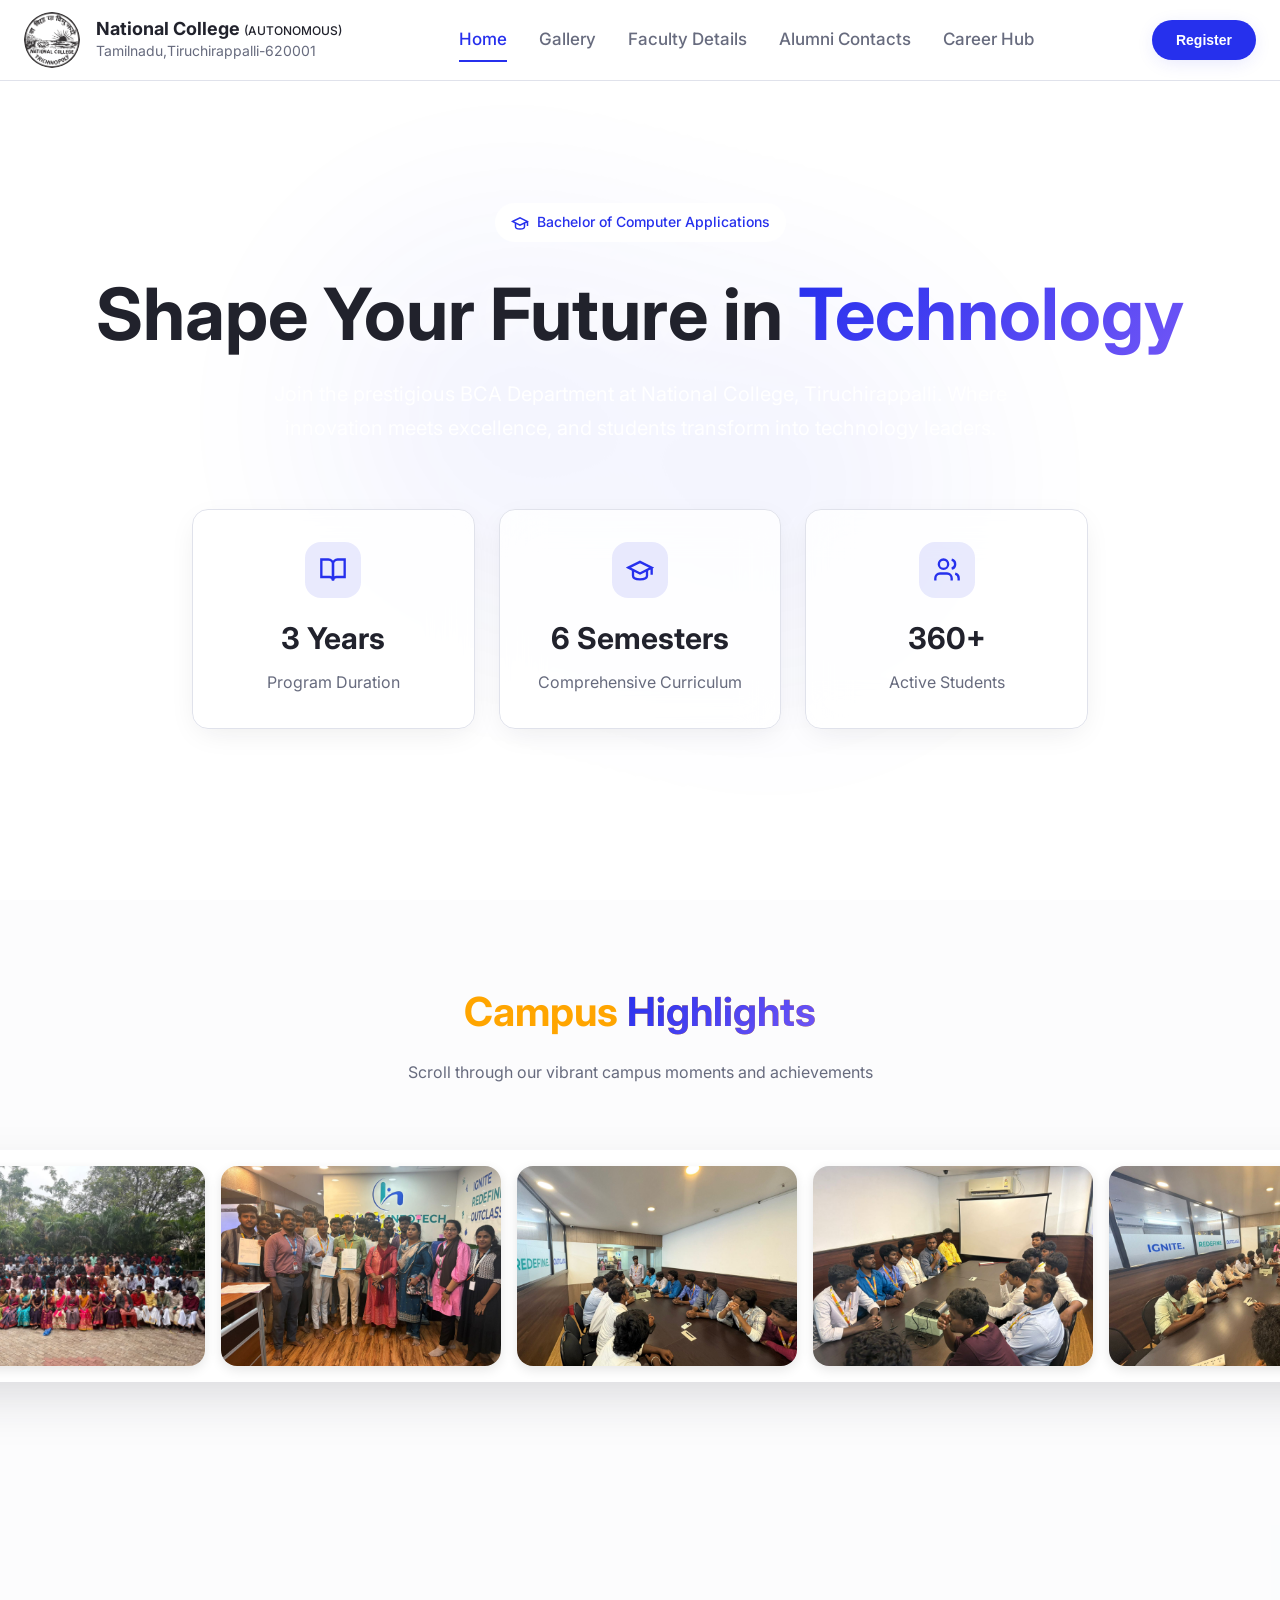
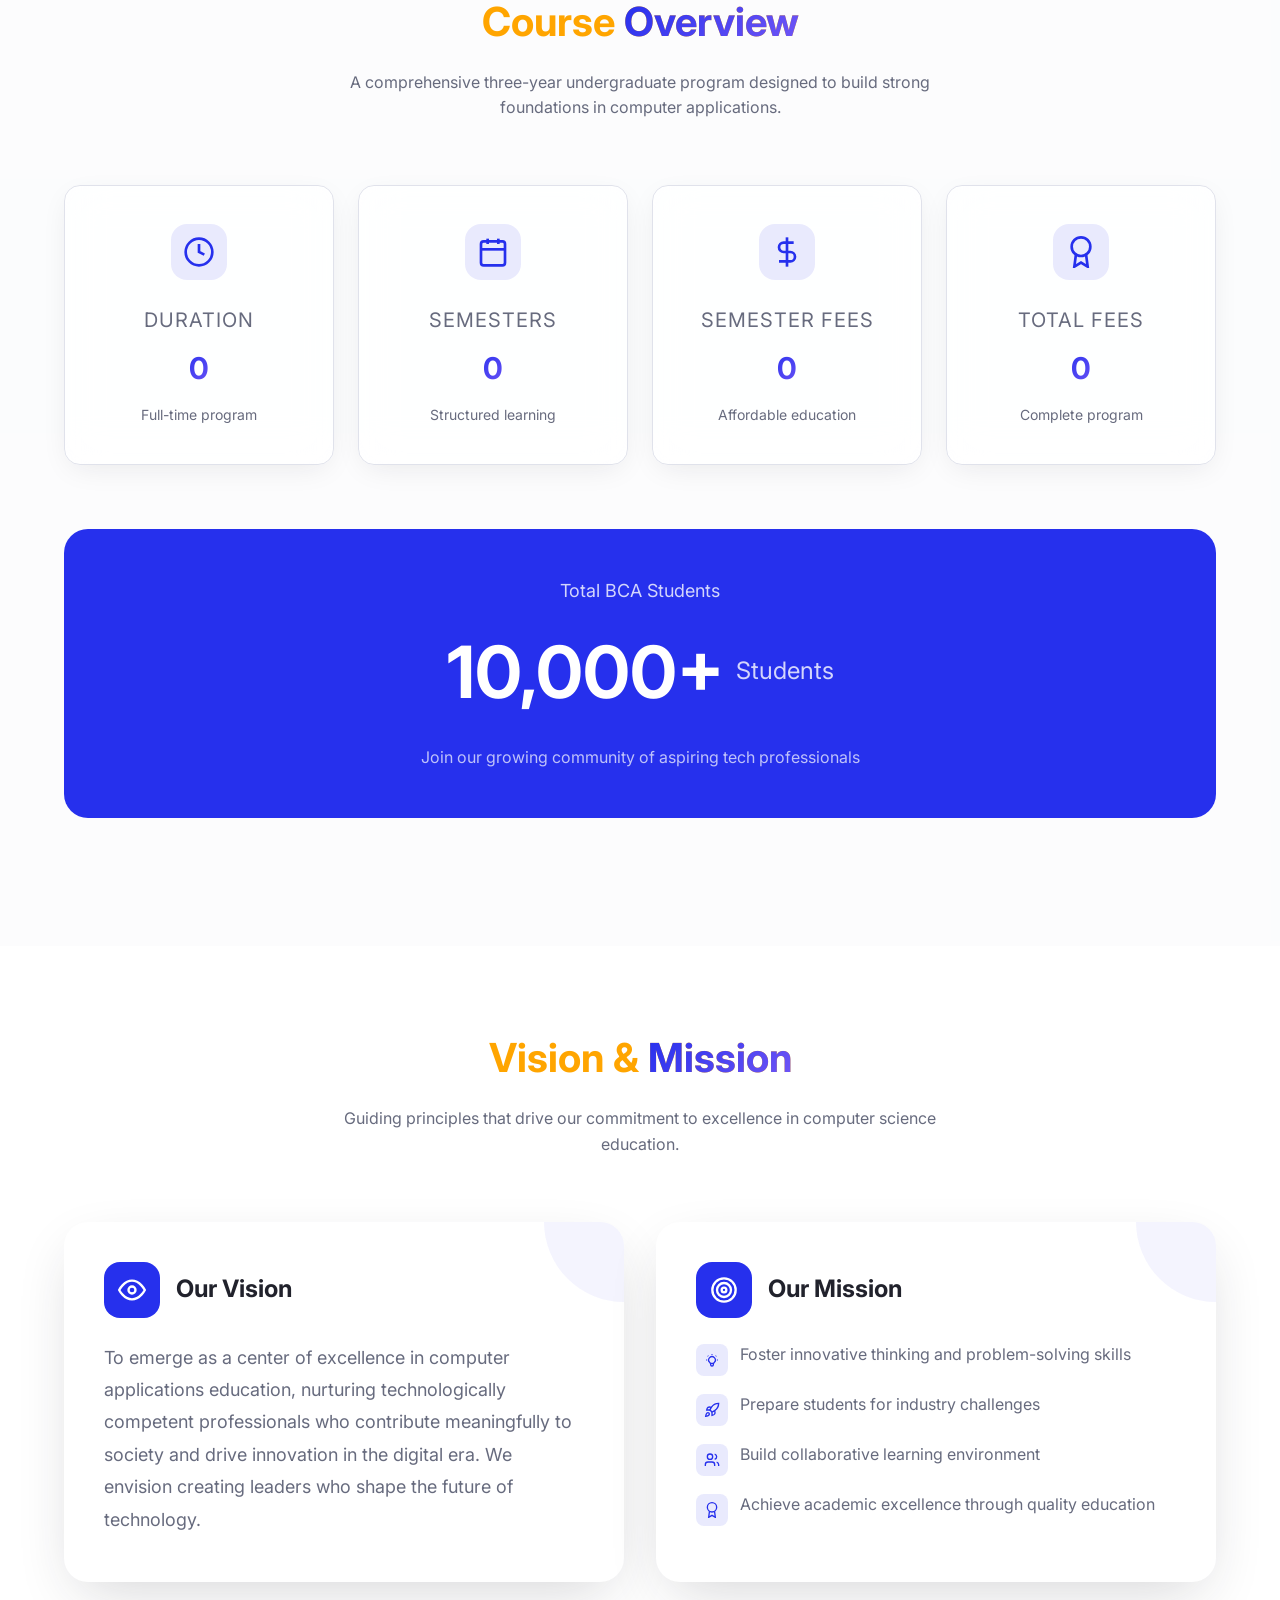
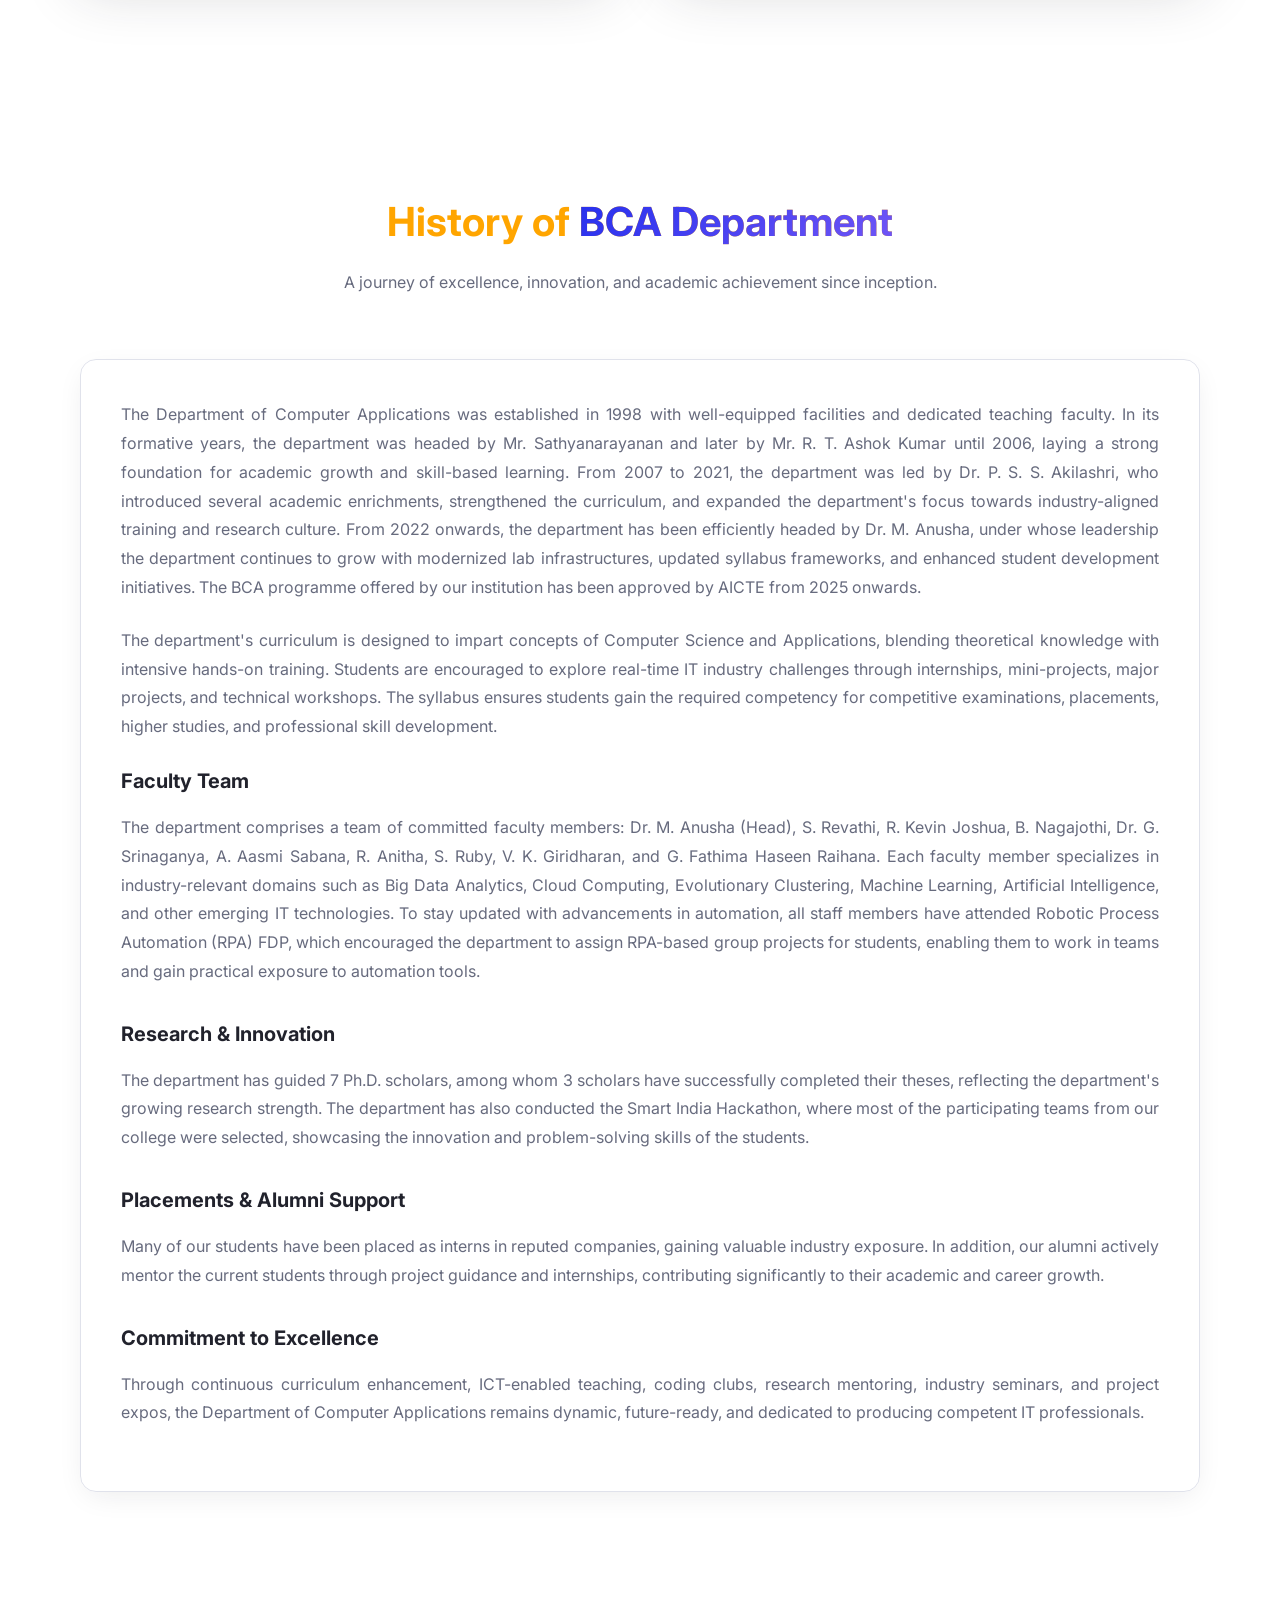
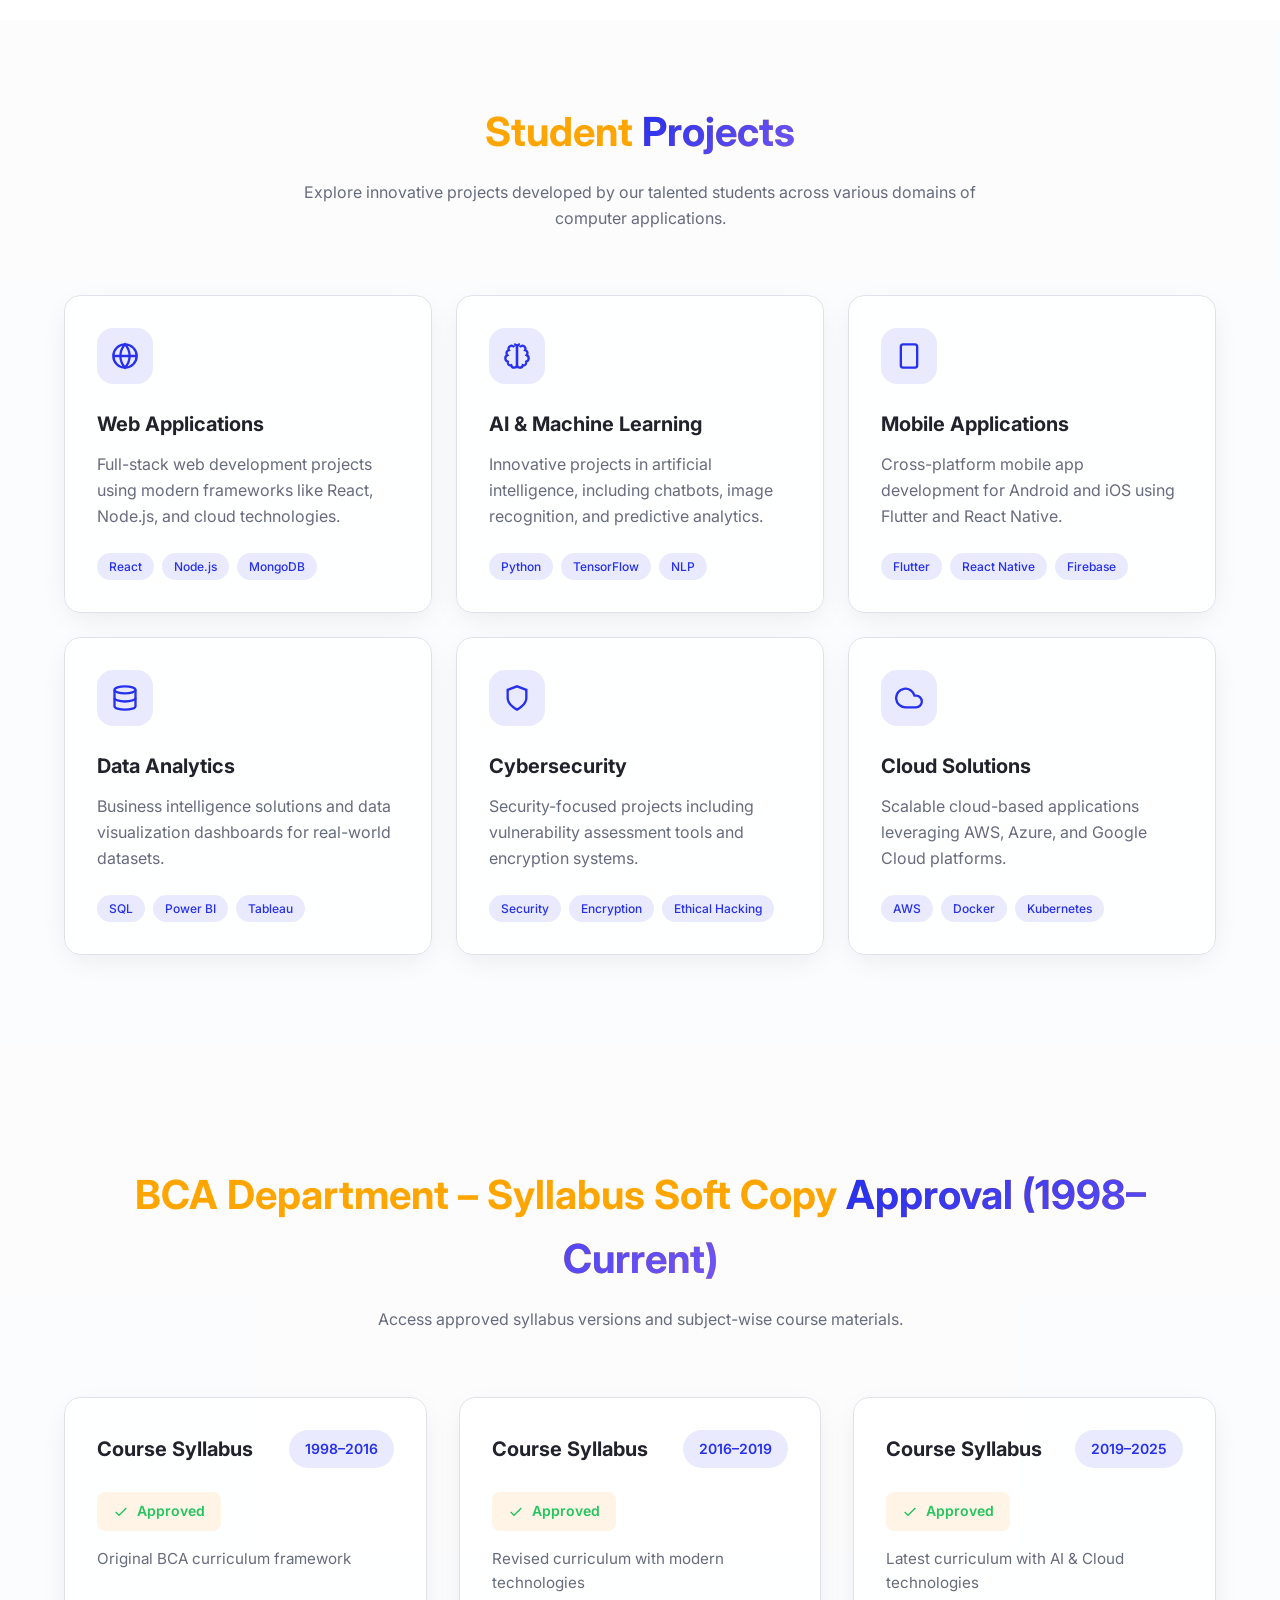
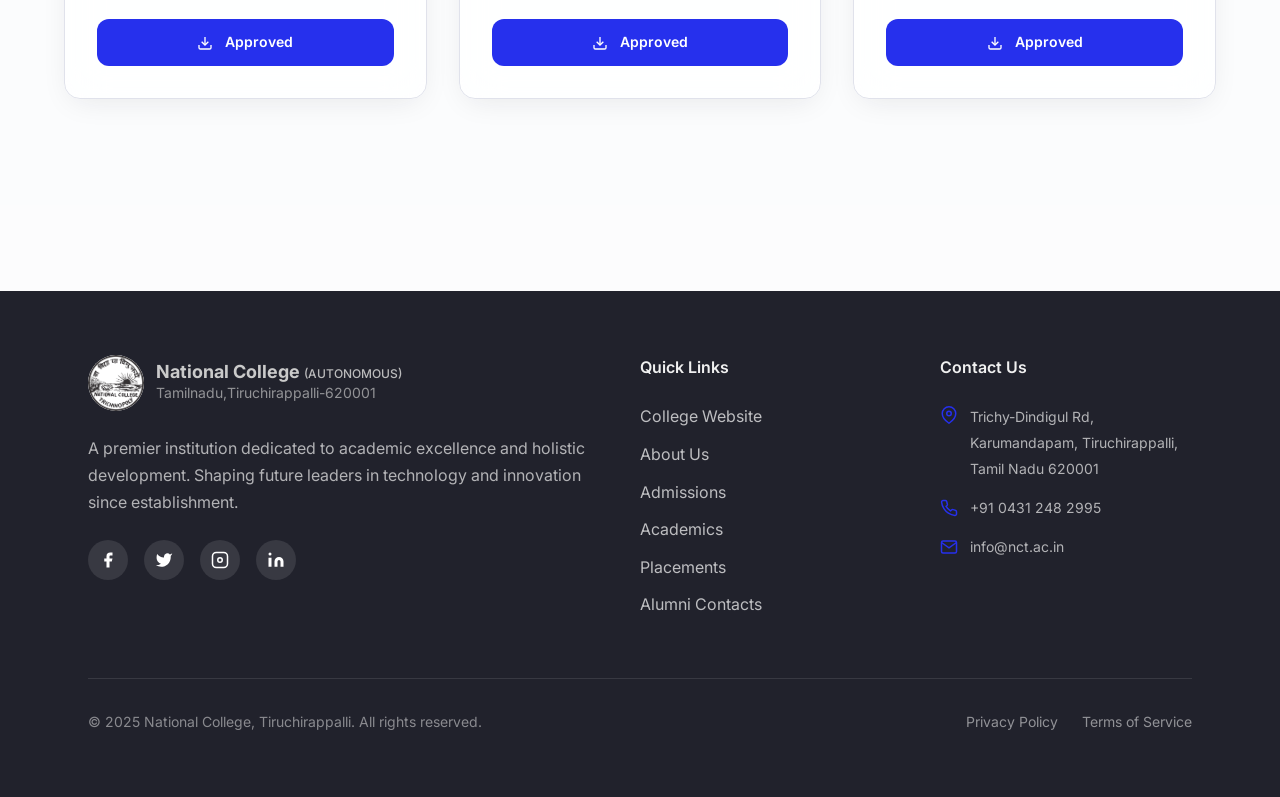
==== index.html @ bf2f50c5 "Add files via upload" ====
<!DOCTYPE html>
<html lang="en">
<head>
  <meta charset="UTF-8" />
  <meta name="viewport" content="width=device-width, initial-scale=1.0" />
  <title>BCA Department | National College, Tiruchirappalli</title>
  <meta name="description" content="Bachelor of Computer Applications (BCA) Department at National College, Tiruchirappalli. Shaping future technology leaders with excellence in education." />
  <meta name="author" content="National College, Trichy" />
  <meta name="keywords" content="BCA, National College, Tiruchirappalli, Trichy, Computer Applications, BCA Course, BCA Admission" />
  
  <meta property="og:title" content="BCA Department | National College, Tiruchirappalli" />
  <meta property="og:description" content="Join the prestigious BCA program at National College, Trichy. 3-year undergraduate program in Computer Applications." />
  <meta property="og:type" content="website" />

  <link rel="preconnect" href="https://fonts.googleapis.com">
  <link rel="preconnect" href="https://fonts.gstatic.com" crossorigin>
  <link href="https://fonts.googleapis.com/css2?family=Inter:wght@300;400;500;600;700;800&display=swap" rel="stylesheet">
  
  <script src="https://cdnjs.cloudflare.com/ajax/libs/gsap/3.12.5/gsap.min.js"></script>
  <script src="https://cdnjs.cloudflare.com/ajax/libs/gsap/3.12.5/ScrollTrigger.min.js"></script>
  
  <link rel="stylesheet" href="style.css">
</head>
<body>
  <!-- Header / Navbar -->
  <header id="navbar" class="navbar">
    <nav class="nav-container">
      <div class="nav-content">
        <!-- Logo -->
        <div class="logo-section">
          <div class="logo-circle">
            <img src="National college.png" alt="National College Logo">
          </div>
          <div class="logo-text">
            <h1>National College <span class="autonomous"> (AUTONOMOUS)</span></h1>
            <p>Tamilnadu,Tiruchirappalli-620001</p>
          </div>
        </div>

        <!-- Desktop Navigation -->
        <div class="nav-links">
          <a class="nav-link active" href="index.html" data-page="about">Home</a>
          <a class="nav-link" href="gallery.html" data-page="gallery">Gallery</a>
          <a class="nav-link" href="faculty.html" data-page="faculty">Faculty Details</a>
          <a class="nav-link" href="https://nct-bca.github.io/Alumini-connect/" data-page="alumni">Alumni Contacts</a>
          <a class="nav-link" href="https://nct-bca.github.io/Alumini-connect/alumni-hub.html" data-page="updates">Career Hub</a>
        </div>

        <!-- Register Button & Mobile Menu -->
        <div class="nav-actions">
          <button class="btn-primary" id="registerBtn">Register</button>
          <button class="mobile-menu-btn" id="mobileMenuBtn">
            <svg class="menu-icon" viewBox="0 0 24 24" fill="none" stroke="currentColor" stroke-width="2">
              <line x1="3" y1="12" x2="21" y2="12"></line>
              <line x1="3" y1="6" x2="21" y2="6"></line>
              <line x1="3" y1="18" x2="21" y2="18"></line>
            </svg>
            <svg class="close-icon hidden" viewBox="0 0 24 24" fill="none" stroke="currentColor" stroke-width="2">
              <line x1="18" y1="6" x2="6" y2="18"></line>
              <line x1="6" y1="6" x2="18" y2="18"></line>
            </svg>
          </button>
        </div>
      </div>

      <!-- Mobile Menu -->
      <div class="mobile-menu" id="mobileMenu">
        <a class="mobile-nav-link active" href="index.html" data-page="about">Home</a>
        <a class="mobile-nav-link" href="gallery.html" data-page="gallery">Gallery</a>
        <a class="mobile-nav-link" href="faculty.html" data-page="faculty">Faculty Details</a>
      </div>
    </nav>
  </header>

  <!-- Main Content -->
  <main id="mainContent">
    <!-- About Page (Default) -->
    <div id="aboutPage" class="page active">
      <!-- Hero Section -->
      <section class="hero-section">
        <video class="hero-video" autoplay loop muted playsinline>
          <source src="Video.mp4" type="video/mp4">
        </video>
        <div class="hero-bg-pattern">
          <div class="hero-blob blob-1"></div>
          <div class="hero-blob blob-2"></div>
        </div>
        
        <div class="hero-content">
          <div class="hero-badge">
            <svg viewBox="0 0 24 24" fill="none" stroke="currentColor" stroke-width="2" width="18" height="18">
              <path d="M22 10v6M2 10l10-5 10 5-10 5z"></path>
              <path d="M6 12v5c0 2 2 3 6 3s6-1 6-3v-5"></path>
            </svg>
            <span>Bachelor of Computer Applications</span>
          </div>

          <h1 class="hero-title">
            Shape Your Future in <span class="text-gradient">Technology</span>
          </h1>

          <p class="hero-subtitle">
            Join the prestigious BCA Department at National College, Tiruchirappalli. 
            Where innovation meets excellence, and students transform into technology leaders.
          </p>

          <!-- Quick Stats -->
          <div class="hero-stats">
            <div class="hero-stat card-glass">
              <div class="stat-icon">
                <svg viewBox="0 0 24 24" fill="none" stroke="currentColor" stroke-width="2" width="28" height="28">
                  <path d="M2 3h6a4 4 0 0 1 4 4v14a3 3 0 0 0-3-3H2z"></path>
                  <path d="M22 3h-6a4 4 0 0 0-4 4v14a3 3 0 0 1 3-3h7z"></path>
                </svg>
              </div>
              <h3>3 Years</h3>
              <p>Program Duration</p>
            </div>
            
            <div class="hero-stat card-glass">
              <div class="stat-icon">
                <svg viewBox="0 0 24 24" fill="none" stroke="currentColor" stroke-width="2" width="28" height="28">
                  <path d="M22 10v6M2 10l10-5 10 5-10 5z"></path>
                  <path d="M6 12v5c0 2 2 3 6 3s6-1 6-3v-5"></path>
                </svg>
              </div>
              <h3>6 Semesters</h3>
              <p>Comprehensive Curriculum</p>
            </div>
            
            <div class="hero-stat card-glass">
              <div class="stat-icon">
                <svg viewBox="0 0 24 24" fill="none" stroke="currentColor" stroke-width="2" width="28" height="28">
                  <path d="M16 21v-2a4 4 0 0 0-4-4H6a4 4 0 0 0-4 4v2"></path>
                  <circle cx="9" cy="7" r="4"></circle>
                  <path d="M22 21v-2a4 4 0 0 0-3-3.87"></path>
                  <path d="M16 3.13a4 4 0 0 1 0 7.75"></path>
                </svg>
              </div>
              <h3>360+</h3>
              <p>Active Students</p>
            </div>
          </div>
        </div>


      </section>


      <!-- Image Slider Section -->
      <section class="image-slider-section">
        <div class="section-container">
          <div class="section-header">
            <h2>Campus <span class="text-gradient">Highlights</span></h2>
            <p>Scroll through our vibrant campus moments and achievements</p>
          </div>
          
          <div class="image-runner">
            <div class="track">
              <img src="image1.jpeg" alt="Campus moment 1">
              <img src="image2.jpeg" alt="Campus moment 2">
              <img src="image3.jpeg" alt="Campus moment 3">
              <img src="image4.jpeg" alt="Campus moment 4">
              <img src="image5.jpeg" alt="Campus moment 5">
              <img src="image7.jpg" alt="Campus moment 6">
              <img src="image1.jpeg" alt="Campus moment 1">
              <img src="image2.jpeg" alt="Campus moment 2">
              <img src="image3.jpeg" alt="Campus moment 3">
              <img src="image4.jpeg" alt="Campus moment 4">
              <img src="image5.jpeg" alt="Campus moment 5">
              <img src="image7.jpg" alt="Campus moment 6">
            </div>
          </div>
        </div>
      </section>



      <!-- Course Overview Section -->
      <section class="course-section">
        <div class="section-container">
          <div class="section-header">
            <h2>Course <span class="text-gradient">Overview</span></h2>
            <p>A comprehensive three-year undergraduate program designed to build strong foundations in computer applications.</p>
          </div>

          <div class="course-grid">
            <div class="course-card card-glass">
              <div class="course-icon">
                <svg viewBox="0 0 24 24" fill="none" stroke="currentColor" stroke-width="2" width="32" height="32">
                  <circle cx="12" cy="12" r="10"></circle>
                  <polyline points="12,6 12,12 16,14"></polyline>
                </svg>
              </div>
              <p class="course-label">Duration</p>
              <span class="counter-value" data-end="3" data-suffix=" Years">0</span>
              <p class="course-desc">Full-time program</p>
            </div>

            <div class="course-card card-glass">
              <div class="course-icon">
                <svg viewBox="0 0 24 24" fill="none" stroke="currentColor" stroke-width="2" width="32" height="32">
                  <rect x="3" y="4" width="18" height="18" rx="2" ry="2"></rect>
                  <line x1="16" y1="2" x2="16" y2="6"></line>
                  <line x1="8" y1="2" x2="8" y2="6"></line>
                  <line x1="3" y1="10" x2="21" y2="10"></line>
                </svg>
              </div>
              <p class="course-label">Semesters</p>
              <span class="counter-value" data-end="6" data-suffix="">0</span>
              <p class="course-desc">Structured learning</p>
            </div>

            <div class="course-card card-glass">
              <div class="course-icon">
                <svg viewBox="0 0 24 24" fill="none" stroke="currentColor" stroke-width="2" width="32" height="32">
                  <line x1="12" y1="1" x2="12" y2="23"></line>
                  <path d="M17 5H9.5a3.5 3.5 0 0 0 0 7h5a3.5 3.5 0 0 1 0 7H6"></path>
                </svg>
              </div>
              <p class="course-label">Semester Fees</p>
              <span class="counter-value" data-end="25000" data-prefix="₹">0</span>
              <p class="course-desc">Affordable education</p>
            </div>

            <div class="course-card card-glass">
              <div class="course-icon">
                <svg viewBox="0 0 24 24" fill="none" stroke="currentColor" stroke-width="2" width="32" height="32">
                  <circle cx="12" cy="8" r="7"></circle>
                  <polyline points="8.21,13.89 7,23 12,20 17,23 15.79,13.88"></polyline>
                </svg>
              </div>
              <p class="course-label">Total Fees</p>
              <span class="counter-value" data-end="150000" data-prefix="₹">0</span>
              <p class="course-desc">Complete program</p>
            </div>
          </div>

          <!-- Student Strength Banner -->
          <div class="student-banner">
            <p class="banner-label">Total BCA Students</p>
            <div class="banner-value">
              <span>10,000+</span>
              <span class="banner-suffix">Students</span>
            </div>
            <p class="banner-desc">Join our growing community of aspiring tech professionals</p>
          </div>
        </div>
      </section>

      <!-- Vision & Mission Section -->
      <section class="vision-section">
        <div class="section-container">
          <div class="section-header">
            <h2>Vision & <span class="text-gradient">Mission</span></h2>
            <p>Guiding principles that drive our commitment to excellence in computer science education.</p>
          </div>

          <div class="vision-grid">
            <!-- Vision Card -->
            <div class="vision-card card-elevated">
              <div class="card-blob"></div>
              <div class="vision-content">
                <div class="vision-header">
                  <div class="vision-icon">
                    <svg viewBox="0 0 24 24" fill="none" stroke="currentColor" stroke-width="2" width="28" height="28">
                      <path d="M1 12s4-8 11-8 11 8 11 8-4 8-11 8-11-8-11-8z"></path>
                      <circle cx="12" cy="12" r="3"></circle>
                    </svg>
                  </div>
                  <h3>Our Vision</h3>
                </div>
                <p>To emerge as a center of excellence in computer applications education, nurturing 
                technologically competent professionals who contribute meaningfully to society and 
                drive innovation in the digital era. We envision creating leaders who shape the 
                future of technology.</p>
              </div>
            </div>

            <!-- Mission Card -->
            <div class="mission-card card-elevated">
              <div class="card-blob"></div>
              <div class="vision-content">
                <div class="vision-header">
                  <div class="vision-icon">
                    <svg viewBox="0 0 24 24" fill="none" stroke="currentColor" stroke-width="2" width="28" height="28">
                      <circle cx="12" cy="12" r="10"></circle>
                      <circle cx="12" cy="12" r="6"></circle>
                      <circle cx="12" cy="12" r="2"></circle>
                    </svg>
                  </div>
                  <h3>Our Mission</h3>
                </div>
                <ul class="mission-list">
                  <li>
                    <div class="mission-icon">
                      <svg viewBox="0 0 24 24" fill="none" stroke="currentColor" stroke-width="2" width="16" height="16">
                        <path d="M9.663 17h4.673M12 3v1m6.364 1.636l-.707.707M21 12h-1M4 12H3m3.343-5.657l-.707-.707m2.828 9.9a5 5 0 117.072 0l-.548.547A3.374 3.374 0 0014 18.469V19a2 2 0 11-4 0v-.531c0-.895-.356-1.754-.988-2.386l-.548-.547z"></path>
                      </svg>
                    </div>
                    <span>Foster innovative thinking and problem-solving skills</span>
                  </li>
                  <li>
                    <div class="mission-icon">
                      <svg viewBox="0 0 24 24" fill="none" stroke="currentColor" stroke-width="2" width="16" height="16">
                        <path d="M4.5 16.5c-1.5 1.26-2 5-2 5s3.74-.5 5-2c.71-.84.7-2.13-.09-2.91a2.18 2.18 0 00-2.91-.09z"></path>
                        <path d="M12 15l-3-3a22 22 0 012-3.95A12.88 12.88 0 0122 2c0 2.72-.78 7.5-6 11a22.35 22.35 0 01-4 2z"></path>
                        <path d="M9 12H4s.55-3.03 2-4c1.62-1.08 5 0 5 0"></path>
                        <path d="M12 15v5s3.03-.55 4-2c1.08-1.62 0-5 0-5"></path>
                      </svg>
                    </div>
                    <span>Prepare students for industry challenges</span>
                  </li>
                  <li>
                    <div class="mission-icon">
                      <svg viewBox="0 0 24 24" fill="none" stroke="currentColor" stroke-width="2" width="16" height="16">
                        <path d="M16 21v-2a4 4 0 0 0-4-4H6a4 4 0 0 0-4 4v2"></path>
                        <circle cx="9" cy="7" r="4"></circle>
                        <path d="M22 21v-2a4 4 0 0 0-3-3.87"></path>
                        <path d="M16 3.13a4 4 0 0 1 0 7.75"></path>
                      </svg>
                    </div>
                    <span>Build collaborative learning environment</span>
                  </li>
                  <li>
                    <div class="mission-icon">
                      <svg viewBox="0 0 24 24" fill="none" stroke="currentColor" stroke-width="2" width="16" height="16">
                        <circle cx="12" cy="8" r="7"></circle>
                        <polyline points="8.21,13.89 7,23 12,20 17,23 15.79,13.88"></polyline>
                      </svg>
                    </div>
                    <span>Achieve academic excellence through quality education</span>
                  </li>
                </ul>
              </div>
            </div>
          </div>
        </div>
      </section>


            <!-- History of BCA Department Section -->
      <section class="history-section">
        <div class="section-container">
          <div class="section-header">
            <h2>History of <span class="text-gradient">BCA Department</span></h2>
            <p>A journey of excellence, innovation, and academic achievement since inception.</p>
          </div>

          <div class="history-content card-glass">
            <p>The Department of Computer Applications was established in 1998 with well-equipped facilities and dedicated teaching faculty. In its formative years, the department was headed by Mr. Sathyanarayanan and later by Mr. R. T. Ashok Kumar until 2006, laying a strong foundation for academic growth and skill-based learning. From 2007 to 2021, the department was led by Dr. P. S. S. Akilashri, who introduced several academic enrichments, strengthened the curriculum, and expanded the department's focus towards industry-aligned training and research culture. From 2022 onwards, the department has been efficiently headed by Dr. M. Anusha, under whose leadership the department continues to grow with modernized lab infrastructures, updated syllabus frameworks, and enhanced student development initiatives. The BCA programme offered by our institution has been approved by AICTE from 2025 onwards.</p>

            <p>The department's curriculum is designed to impart concepts of Computer Science and Applications, blending theoretical knowledge with intensive hands-on training. Students are encouraged to explore real-time IT industry challenges through internships, mini-projects, major projects, and technical workshops. The syllabus ensures students gain the required competency for competitive examinations, placements, higher studies, and professional skill development.</p>

            <h3>Faculty Team</h3>
            <p>The department comprises a team of committed faculty members: Dr. M. Anusha (Head), S. Revathi, R. Kevin Joshua, B. Nagajothi, Dr. G. Srinaganya, A. Aasmi Sabana, R. Anitha, S. Ruby, V. K. Giridharan, and G. Fathima Haseen Raihana. Each faculty member specializes in industry-relevant domains such as Big Data Analytics, Cloud Computing, Evolutionary Clustering, Machine Learning, Artificial Intelligence, and other emerging IT technologies. To stay updated with advancements in automation, all staff members have attended Robotic Process Automation (RPA) FDP, which encouraged the department to assign RPA-based group projects for students, enabling them to work in teams and gain practical exposure to automation tools.</p>

            <h3>Research & Innovation</h3>
            <p>The department has guided 7 Ph.D. scholars, among whom 3 scholars have successfully completed their theses, reflecting the department's growing research strength. The department has also conducted the Smart India Hackathon, where most of the participating teams from our college were selected, showcasing the innovation and problem-solving skills of the students.</p>

            <h3>Placements & Alumni Support</h3>
            <p>Many of our students have been placed as interns in reputed companies, gaining valuable industry exposure. In addition, our alumni actively mentor the current students through project guidance and internships, contributing significantly to their academic and career growth.</p>

            <h3>Commitment to Excellence</h3>
            <p>Through continuous curriculum enhancement, ICT-enabled teaching, coding clubs, research mentoring, industry seminars, and project expos, the Department of Computer Applications remains dynamic, future-ready, and dedicated to producing competent IT professionals.</p>
          </div>
        </div>
      </section>




      <!-- Projects Section -->
      <section class="projects-section">
        <div class="section-container">
          <div class="section-header">
            <h2>Student <span class="text-gradient">Projects</span></h2>
            <p>Explore innovative projects developed by our talented students across various domains of computer applications.</p>
          </div>

          <div class="projects-grid">
            <div class="project-item project-card">
              <div class="project-icon">
                <svg viewBox="0 0 24 24" fill="none" stroke="currentColor" stroke-width="2" width="28" height="28">
                  <circle cx="12" cy="12" r="10"></circle>
                  <line x1="2" y1="12" x2="22" y2="12"></line>
                  <path d="M12 2a15.3 15.3 0 0 1 4 10 15.3 15.3 0 0 1-4 10 15.3 15.3 0 0 1-4-10 15.3 15.3 0 0 1 4-10z"></path>
                </svg>
              </div>
              <h3>Web Applications</h3>
              <p>Full-stack web development projects using modern frameworks like React, Node.js, and cloud technologies.</p>
              <div class="project-tags">
                <span>React</span>
                <span>Node.js</span>
                <span>MongoDB</span>
              </div>
            </div>

            <div class="project-item project-card">
              <div class="project-icon">
                <svg viewBox="0 0 24 24" fill="none" stroke="currentColor" stroke-width="2" width="28" height="28">
                  <path d="M9.5 2A2.5 2.5 0 0 1 12 4.5v15a2.5 2.5 0 0 1-4.96.44 2.5 2.5 0 0 1-2.96-3.08 3 3 0 0 1-.34-5.58 2.5 2.5 0 0 1 1.32-4.24 2.5 2.5 0 0 1 4.44-2.54"></path>
                  <path d="M14.5 2A2.5 2.5 0 0 0 12 4.5v15a2.5 2.5 0 0 0 4.96.44 2.5 2.5 0 0 0 2.96-3.08 3 3 0 0 0 .34-5.58 2.5 2.5 0 0 0-1.32-4.24 2.5 2.5 0 0 0-4.44-2.54"></path>
                </svg>
              </div>
              <h3>AI & Machine Learning</h3>
              <p>Innovative projects in artificial intelligence, including chatbots, image recognition, and predictive analytics.</p>
              <div class="project-tags">
                <span>Python</span>
                <span>TensorFlow</span>
                <span>NLP</span>
              </div>
            </div>

            <div class="project-item project-card">
              <div class="project-icon">
                <svg viewBox="0 0 24 24" fill="none" stroke="currentColor" stroke-width="2" width="28" height="28">
                  <rect x="5" y="2" width="14" height="20" rx="2" ry="2"></rect>
                  <line x1="12" y1="18" x2="12.01" y2="18"></line>
                </svg>
              </div>
              <h3>Mobile Applications</h3>
              <p>Cross-platform mobile app development for Android and iOS using Flutter and React Native.</p>
              <div class="project-tags">
                <span>Flutter</span>
                <span>React Native</span>
                <span>Firebase</span>
              </div>
            </div>

            <div class="project-item project-card">
              <div class="project-icon">
                <svg viewBox="0 0 24 24" fill="none" stroke="currentColor" stroke-width="2" width="28" height="28">
                  <ellipse cx="12" cy="5" rx="9" ry="3"></ellipse>
                  <path d="M21 12c0 1.66-4 3-9 3s-9-1.34-9-3"></path>
                  <path d="M3 5v14c0 1.66 4 3 9 3s9-1.34 9-3V5"></path>
                </svg>
              </div>
              <h3>Data Analytics</h3>
              <p>Business intelligence solutions and data visualization dashboards for real-world datasets.</p>
              <div class="project-tags">
                <span>SQL</span>
                <span>Power BI</span>
                <span>Tableau</span>
              </div>
            </div>

            <div class="project-item project-card">
              <div class="project-icon">
                <svg viewBox="0 0 24 24" fill="none" stroke="currentColor" stroke-width="2" width="28" height="28">
                  <path d="M12 22s8-4 8-10V5l-8-3-8 3v7c0 6 8 10 8 10z"></path>
                </svg>
              </div>
              <h3>Cybersecurity</h3>
              <p>Security-focused projects including vulnerability assessment tools and encryption systems.</p>
              <div class="project-tags">
                <span>Security</span>
                <span>Encryption</span>
                <span>Ethical Hacking</span>
              </div>
            </div>

            <div class="project-item project-card">
              <div class="project-icon">
                <svg viewBox="0 0 24 24" fill="none" stroke="currentColor" stroke-width="2" width="28" height="28">
                  <path d="M18 10h-1.26A8 8 0 1 0 9 20h9a5 5 0 0 0 0-10z"></path>
                </svg>
              </div>
              <h3>Cloud Solutions</h3>
              <p>Scalable cloud-based applications leveraging AWS, Azure, and Google Cloud platforms.</p>
              <div class="project-tags">
                <span>AWS</span>
                <span>Docker</span>
                <span>Kubernetes</span>
              </div>
            </div>
          </div>
        </div>
      </section>

      <!-- Syllabus Approval Section -->
      <section class="syllabus-approval-section">
        <div class="section-container">
          <div class="section-header">
            <h2>BCA Department – Syllabus Soft Copy <span class="text-gradient">Approval (1998–Current)</span></h2>
            <p>Access approved syllabus versions and subject-wise course materials.</p>
          </div>

          <!-- Course Syllabus Cards -->
          <div class="approval-grid">
            <!-- Syllabus Version 1 -->
            <div class="approval-card card-glass">
              <div class="card-header">
                <h3>Course Syllabus</h3>
                <span class="year-range">1998–2016</span>
              </div>
              <div class="card-body">
                <div class="status-badge approved">
                  <svg viewBox="0 0 24 24" fill="none" stroke="currentColor" stroke-width="2" width="16" height="16">
                    <polyline points="20 6 9 17 4 12"></polyline>
                  </svg>
                  Approved
                </div>
                <p class="card-desc">Original BCA curriculum framework</p>
              </div>
              <div class="download-btn-approval disabled">
                <svg viewBox="0 0 24 24" fill="none" stroke="currentColor" stroke-width="2" width="16" height="16">
                  <path d="M21 15v4a2 2 0 0 1-2 2H5a2 2 0 0 1-2-2v-4"></path>
                  <polyline points="7 10 12 15 17 10"></polyline>
                  <line x1="12" y1="15" x2="12" y2="3"></line>
                </svg>
                Approved
              </div>
            </div>

            <!-- Syllabus Version 2 -->
            <div class="approval-card card-glass">
              <div class="card-header">
                <h3>Course Syllabus</h3>
                <span class="year-range">2016–2019</span>
              </div>
              <div class="card-body">
                <div class="status-badge approved">
                  <svg viewBox="0 0 24 24" fill="none" stroke="currentColor" stroke-width="2" width="16" height="16">
                    <polyline points="20 6 9 17 4 12"></polyline>
                  </svg>
                  Approved
                </div>
                <p class="card-desc">Revised curriculum with modern technologies</p>
              </div>
              <div class="download-btn-approval disabled">
                <svg viewBox="0 0 24 24" fill="none" stroke="currentColor" stroke-width="2" width="16" height="16">
                  <path d="M21 15v4a2 2 0 0 1-2 2H5a2 2 0 0 1-2-2v-4"></path>
                  <polyline points="7 10 12 15 17 10"></polyline>
                  <line x1="12" y1="15" x2="12" y2="3"></line>
                </svg>
                Approved
              </div>
            </div>

            <!-- Syllabus Version 3 -->
            <div class="approval-card card-glass">
              <div class="card-header">
                <h3>Course Syllabus</h3>
                <span class="year-range">2019–2025</span>
              </div>
              <div class="card-body">
                <div class="status-badge approved">
                  <svg viewBox="0 0 24 24" fill="none" stroke="currentColor" stroke-width="2" width="16" height="16">
                    <polyline points="20 6 9 17 4 12"></polyline>
                  </svg>
                  Approved
                </div>
                <p class="card-desc">Latest curriculum with AI & Cloud technologies</p>
              </div>
              <div class="download-btn-approval disabled">
                <svg viewBox="0 0 24 24" fill="none" stroke="currentColor" stroke-width="2" width="16" height="16">
                  <path d="M21 15v4a2 2 0 0 1-2 2H5a2 2 0 0 1-2-2v-4"></path>
                  <polyline points="7 10 12 15 17 10"></polyline>
                  <line x1="12" y1="15" x2="12" y2="3"></line>
                </svg>
                Approved
              </div>
            </div>
          </div>


        </div>
      </section>


    </div>


      

  </main>

  <div class="faculty-profile-modal hidden" id="facultyProfileModal" aria-hidden="true">
    <div class="faculty-profile-backdrop" data-close="faculty-profile"></div>
    <div class="faculty-profile-dialog" role="dialog" aria-modal="true" aria-labelledby="facultyProfileTitle">
      <button class="faculty-profile-close" id="facultyProfileClose" type="button" aria-label="Close profile">
        <svg viewBox="0 0 24 24" fill="none" stroke="currentColor" stroke-width="2" width="20" height="20">
          <line x1="18" y1="6" x2="6" y2="18"></line>
          <line x1="6" y1="6" x2="18" y2="18"></line>
        </svg>
      </button>

      <div class="faculty-profile-content">
        <div class="faculty-profile-image-wrap">
          <img id="facultyProfileImage" src="" alt="Faculty profile">
        </div>
        <div class="faculty-profile-body">
          <p class="faculty-profile-kicker">Faculty Profile</p>
          <h3 id="facultyProfileName"></h3>
          <p id="facultyProfileDesignation" class="faculty-profile-designation"></p>
          <div class="faculty-profile-meta">
            <div>
              <span class="meta-label">Qualification</span>
              <span id="facultyProfileQualification"></span>
            </div>
            <div>
              <span class="meta-label">Specialization</span>
              <span id="facultyProfileSpecialization"></span>
            </div>
            <div>
              <span class="meta-label">About</span>
              <p id="facultyProfileBio"></p>
            </div>
          </div>

        </div>
      </div>
    </div>
  </div>

  <!-- Footer -->
  <footer class="footer">
    <div class="footer-container">
      <div class="footer-grid">
        <!-- College Info -->
        <div class="footer-info">
          <div class="footer-logo">
            <div class="logo-circle">
              <img src="National college.png" alt="National College Logo">
            </div>
            <div class="logo-textn">
              <h1>National College <span class="autonomousn">(AUTONOMOUS)</span></h1>
              <p>Tamilnadu,Tiruchirappalli-620001</p>
            </div>
          </div>
          <p class="footer-desc">A premier institution dedicated to academic excellence and holistic development. Shaping future leaders in technology and innovation since establishment.</p>
          <div class="social-links">
            <a href="#" class="social-link">
              <svg viewBox="0 0 24 24" fill="currentColor" width="18" height="18"><path d="M18 2h-3a5 5 0 0 0-5 5v3H7v4h3v8h4v-8h3l1-4h-4V7a1 1 0 0 1 1-1h3z"></path></svg>
            </a>
            <a href="#" class="social-link">
              <svg viewBox="0 0 24 24" fill="currentColor" width="18" height="18"><path d="M23 3a10.9 10.9 0 0 1-3.14 1.53 4.48 4.48 0 0 0-7.86 3v1A10.66 10.66 0 0 1 3 4s-4 9 5 13a11.64 11.64 0 0 1-7 2c9 5 20 0 20-11.5a4.5 4.5 0 0 0-.08-.83A7.72 7.72 0 0 0 23 3z"></path></svg>
            </a>
            <a href="#" class="social-link">
              <svg viewBox="0 0 24 24" fill="none" stroke="currentColor" stroke-width="2" width="18" height="18"><rect x="2" y="2" width="20" height="20" rx="5" ry="5"></rect><circle cx="12" cy="12" r="3"></circle><path d="M16 8h.01"></path></svg>
            </a>
            <a href="#" class="social-link">
              <svg viewBox="0 0 24 24" fill="currentColor" width="18" height="18"><path d="M16 8a6 6 0 0 1 6 6v7h-4v-7a2 2 0 0 0-2-2 2 2 0 0 0-2 2v7h-4v-7a6 6 0 0 1 6-6z"></path><rect x="2" y="9" width="4" height="12"></rect><circle cx="4" cy="4" r="2"></circle></svg>
            </a>
          </div>
        </div>

        <!-- Quick Links -->
        <div class="footer-links">
          <h4>Quick Links</h4>
          <ul>
            <li><a href="https://www.nct.ac.in/" target="_blank">College Website</a></li>
            <li><a href="https://nct.ac.in/about-the-college.php">About Us</a></li>
            <li><a href="https://admissions.nct.ac.in/default.aspx">Admissions</a></li>
            <li><a href="https://nct.ac.in/">Academics</a></li>
            <li><a href="https://nct.ac.in/placements.php">Placements</a></li>
            <li><a href="#">Alumni Contacts</a></li>
          </ul>
        </div>

        <!-- Contact Info -->
        <div class="footer-contact">
          <h4>Contact Us</h4>
          <ul>
            <li>
              <svg viewBox="0 0 24 24" fill="none" stroke="currentColor" stroke-width="2" width="18" height="18"><path d="M21 10c0 7-9 13-9 13s-9-6-9-13a9 9 0 0 1 18 0z"></path><circle cx="12" cy="10" r="3"></circle></svg>
              <a href="https://maps.app.goo.gl/HsF2Q9fGP5rXePJ56" target="_blank" style="color: inherit; text-decoration: none;"><span>Trichy-Dindigul Rd,<br>Karumandapam, Tiruchirappalli,<br>Tamil Nadu 620001</span></a>
            </li>
            <li>
              <svg viewBox="0 0 24 24" fill="none" stroke="currentColor" stroke-width="2" width="18" height="18"><path d="M22 16.92v3a2 2 0 0 1-2.18 2 19.79 19.79 0 0 1-8.63-3.07 19.5 19.5 0 0 1-6-6 19.79 19.79 0 0 1-3.07-8.67A2 2 0 0 1 4.11 2h3a2 2 0 0 1 2 1.72 12.84 12.84 0 0 0 .7 2.81 2 2 0 0 1-.45 2.11L8.09 9.91a16 16 0 0 0 6 6l1.27-1.27a2 2 0 0 1 2.11-.45 12.84 12.84 0 0 0 2.81.7A2 2 0 0 1 22 16.92z"></path></svg>
              <span>+91 0431 248 2995</span>
            </li>
            <li>
              <svg viewBox="0 0 24 24" fill="none" stroke="currentColor" stroke-width="2" width="18" height="18"><path d="M4 4h16c1.1 0 2 .9 2 2v12c0 1.1-.9 2-2 2H4c-1.1 0-2-.9-2-2V6c0-1.1.9-2 2-2z"></path><polyline points="22,6 12,13 2,6"></polyline></svg>
              <span>info@nct.ac.in</span>
            </li>
          </ul>
        </div>
      </div>

      <!-- Bottom Bar -->
      <div class="footer-bottom">
        <p>© 2025 National College, Tiruchirappalli. All rights reserved.</p>
        <div class="footer-legal">
          <a href="#">Privacy Policy</a>
          <a href="#">Terms of Service</a>
        </div>
      </div>
    </div>
  </footer>

  <!-- Register Modal -->
  <div class="modal-overlay hidden" id="registerModal">
    <div class="modal-backdrop"></div>
    <div class="modal-content card-elevated">
      <button class="modal-close" id="modalClose">
        <svg viewBox="0 0 24 24" fill="none" stroke="currentColor" stroke-width="2" width="20" height="20">
          <line x1="18" y1="6" x2="6" y2="18"></line>
          <line x1="6" y1="6" x2="18" y2="18"></line>
        </svg>
      </button>
      
      <div class="modal-icon">
        <svg viewBox="0 0 24 24" fill="none" stroke="currentColor" stroke-width="2" width="36" height="36">
          <path d="M18 8A6 6 0 0 0 6 8c0 7-3 9-3 9h18s-3-2-3-9"></path>
          <path d="M13.73 21a2 2 0 0 1-3.46 0"></path>
        </svg>
      </div>
      
      <h2>Registration Opening Soon</h2>
      <p>We're preparing something exciting! Registration for the upcoming academic year will open shortly.</p>
      
      <div class="modal-date">
        <svg viewBox="0 0 24 24" fill="none" stroke="currentColor" stroke-width="2" width="16" height="16">
          <rect x="3" y="4" width="18" height="18" rx="2" ry="2"></rect>
          <line x1="16" y1="2" x2="16" y2="6"></line>
          <line x1="8" y1="2" x2="8" y2="6"></line>
          <line x1="3" y1="10" x2="21" y2="10"></line>
        </svg>
        <span>Expected: July 2025</span>
      </div>
      
      <div class="modal-buttons">
        <button class="btn-primary" id="modalGotIt">Got it, Thanks!</button>
        <button class="btn-outline" id="modalNotify">Notify Me</button>
        <a href="https://admissions.nct.ac.in/default.aspx" ><button class="btn-open" href="" target="_blank">Open Admissions</button></a>
      </div>
    </div>
  </div>

  <script src="script.js"></script>
</body>
</html>
---- style.css ----
/* ============================================
   BCA Department - National College, Trichy
   Apple-style Modern Website
   ============================================ */

/* CSS Variables / Design Tokens */
:root {
  --primary: 237, 85%, 54%;
  --primary-foreground: 0, 0%, 100%;
  --background: 0, 0%, 100%;
  --foreground: 230, 15%, 15%;
  --card: 0, 0%, 100%;
  --card-foreground: 230, 15%, 15%;
  --secondary: 230, 20%, 96%;
  --secondary-foreground: 230, 15%, 15%;
  --muted: 230, 20%, 96%;
  --muted-foreground: 230, 10%, 45%;
  --border: 230, 20%, 90%;
  --radius: 1rem;
  
  --gradient-primary: linear-gradient(135deg, hsl(237, 85%, 54%) 0%, hsl(250, 90%, 65%) 100%);
  --gradient-hero: linear-gradient(180deg, hsl(0, 0%, 100%) 0%, hsl(230, 30%, 98%) 100%);
  --shadow-soft: 0 4px 20px -4px hsla(237, 85%, 54%, 0.15);
  --shadow-card: 0 8px 30px -8px hsla(230, 15%, 15%, 0.1);
  --shadow-elevated: 0 20px 60px -15px hsla(230, 15%, 15%, 0.2);
  
  --font-display: 'Inter', -apple-system, BlinkMacSystemFont, 'Segoe UI', sans-serif;
}

html, body {
  width: 100%;
  overflow-x: hidden;
}

/* Reset & Base */
*, *::before, *::after {
  box-sizing: border-box;
  margin: 0;
  padding: 0;
}

html {
  scroll-behavior: smooth;
}

body {
  font-family: var(--font-display);
  background-color: hsl(var(--background));
  color: hsl(var(--foreground));
  line-height: 1.6;
  -webkit-font-smoothing: antialiased;
  -moz-osx-font-smoothing: grayscale;
}

/* Utility Classes */
.hidden { display: none !important; }

.text-gradient {
  background: var(--gradient-primary);
  -webkit-background-clip: text;
  -webkit-text-fill-color: transparent;
  background-clip: text;
  text-shadow: none;
}

.card-glass {
  background: hsla(var(--card), 0.8);
  backdrop-filter: blur(20px);
  border-radius: 1rem;
  border: 1px solid hsl(var(--border));
  box-shadow: var(--shadow-card);
}

.card-elevated {
  background: hsl(var(--card));
  border-radius: 1.5rem;
  box-shadow: var(--shadow-elevated);
}

.btn-primary {
  display: inline-flex;
  align-items: center;
  justify-content: center;
  padding: 0.75rem 1.5rem;
  border-radius: 9999px;
  background: hsl(var(--primary));
  color: hsl(var(--primary-foreground));
  font-weight: 600;
  font-size: 0.875rem;
  border: none;
  cursor: pointer;
  transition: all 0.3s ease;
  box-shadow: var(--shadow-soft);
}

.btn-primary:hover {
  transform: scale(1.05);
  box-shadow: var(--shadow-elevated);
}

.btn-outline {
  display: inline-flex;
  align-items: center;
  justify-content: center;
  padding: 0.75rem 1.5rem;
  border-radius: 9999px;
  background: transparent;
  color: hsl(var(--primary));
  font-weight: 600;
  font-size: 0.875rem;
  border: 2px solid hsl(var(--primary));
  cursor: pointer;
  transition: all 0.3s ease;
}

.btn-outline:hover {
  background: hsl(var(--primary));
  color: hsl(var(--primary-foreground));
}

.btn-open {
  display: inline-flex;
  align-items: center;
  justify-content: center;
  padding: 0.75rem 1.5rem;
  border-radius: 9999px;
  background: transparent;
  color: hsl(var(--primary));
  font-weight: 600;
  font-size: 0.875rem;
  border: 2px solid hsl(var(--primary));
  cursor: pointer;
  transition: all 0.3s ease;
}

.btn-open:hover {
  background: blue;
  color: white;
}


/* ============================================
   NAVBAR
   ============================================ */
.navbar {
  position: fixed;
  top: 0;
  left: 0;
  right: 0;
  z-index: 50;
  transition: all 0.5s ease;
  background-color: white;
  backdrop-filter: blur(20px);
}

.navbar.scrolled {
  background: hsla(var(--background), 0.8);
  backdrop-filter: blur(20px);
  box-shadow: 0 1px 0 hsl(var(--border));
}

.nav-container {
  max-width: 80rem;
  margin: 0 auto;
  padding: 0 1.5rem;
}

.nav-content {
  display: flex;
  align-items: center;
  justify-content: space-between;
  height: 5rem;
}

.logo-section {
  display: flex;
  align-items: center;
  gap: 1rem;
}

.logo-circle {
  width: 3.5rem;
  height: 3.5rem;
  border-radius: 50%;
  background: hsl(var(--primary));
  display: flex;
  align-items: center;
  justify-content: center;
  overflow: hidden;
}

.logo-circle img {
  width: 100%;
  height: 100%;
  object-fit: cover;
  background-color: white;
}

.logo-circle span {
  color: hsl(var(--primary-foreground));
  font-weight: 700;
  font-size: 1.125rem;
}

.logo-text h1 {
  font-size: 1.125rem;
  font-weight: 700;
  color: hsl(var(--foreground));
  line-height: 1.2;
  white-space: normal;
}
.logo-textn h1 {
  font-size: 1.125rem;
  font-weight: 700;
  color: rgb(202, 202, 202);
  line-height: 1.2;
  white-space: normal;
}

.autonomous {
  font-size: 0.75rem;
  font-weight: 500;
}
.autonomousn {
  font-size: 0.75rem;
  font-weight: 500;
  color: rgba(202, 202, 202, 0.918);
}
.logo-text p {
  font-size: 0.875rem;
  color: hsl(var(--muted-foreground));
}
.logo-textn p {
  font-size: 0.875rem;
  color: rgba(202, 202, 202, 0.956);
}
.nav-links {
  display: none;
  align-items: center;
  gap: 2rem;
}

@media (min-width: 1024px) {
  .nav-links { display: flex; }
}

.nav-link {
  position: relative;
  background: none;
  border: none;
  color: hsl(var(--muted-foreground));
  font-weight: 500;
  font-size: 17px;
  cursor: pointer;
  padding: 0.5rem 0;
  transition: color 0.3s ease;
  text-decoration: none;
  display: inline-flex;
  align-items: center;
}

.nav-link::after {
  content: '';
  position: absolute;
  bottom: 0;
  left: 0;
  width: 0;
  height: 2px;
  background: hsl(var(--primary));
  transition: width 0.3s ease;
}

.nav-link:hover,
.nav-link.active {
  color: hsl(var(--primary));
}

.nav-link:hover::after,
.nav-link.active::after {
  width: 100%;
}

.nav-actions {
  display: flex;
  align-items: center;
  margin-right: 35px;
  gap: 1rem;
  margin-right: 0px;
}

.mobile-menu-btn {
  display: flex;
  padding: 0.5rem;
  background: none;
  border: none;
  cursor: pointer;
  border-radius: 0.5rem;
  transition: background 0.2s ease;
}

.mobile-menu-btn:hover {
  background: hsl(var(--secondary));
}

.mobile-menu-btn svg {
  width: 1.5rem;
  height: 1.5rem;
  color: hsl(var(--foreground));
}

@media (min-width: 1024px) {
  .mobile-menu-btn { display: none; }
}

.mobile-menu {
  position: absolute;
  top: 100%;
  left: 0;
  right: 0;
  background: hsla(var(--background), 0.95);
  backdrop-filter: blur(20px);
  border-bottom: 1px solid hsl(var(--border));
  padding: 0;
  max-height: 0;
  overflow: hidden;
  transition: all 0.3s ease;
}

.mobile-menu.open {
  max-height: 500px;
  padding: 1.5rem;
}

.mobile-nav-link {
  display: block;
  width: 100%;
  text-align: left;
  padding: 0.75rem 1rem;
  margin-bottom: 0.5rem;
  border-radius: 0.75rem;
  background: none;
  border: none;
  font-size: 1rem;
  font-weight: 500;
  color: hsl(var(--foreground));
  cursor: pointer;
  transition: all 0.2s ease;
}

.mobile-nav-link:hover {
  background: hsl(var(--secondary));
}

.mobile-nav-link.active {
  background: hsl(var(--primary));
  color: hsl(var(--primary-foreground));
}

/* ============================================
   PAGES
   ============================================ */
.page {
  display: none;
  opacity: 0;
}

.page.active {
  display: block;
  opacity: 1;
}

/* ============================================
   HERO SECTION
   ============================================ */
.hero-section {
  position: relative;
  min-height: 100vh;
  display: flex;
  align-items: center;
  justify-content: center;
  overflow: hidden;
}

@media (max-width: 768px) {
  .hero-section {
    min-height: auto;
    flex-direction: column;
  }
}

.hero-video {
  position: absolute;
  top: 0;
  left: 0;
  width: 100%;
  height: 100%;
  object-fit: cover;
  z-index: 1;
  filter: blur(3px);
}

@media (max-width: 768px) {
  .hero-video {
    position: relative;
    height: 50vh;
    z-index: 1;
    filter: none;
  }
}

.hero-bg-pattern {
  position: absolute;
  inset: 0;
  opacity: 0.05;
  z-index: 2;
}

.hero-blob {
  position: absolute;
  width: 24rem;
  height: 24rem;
  background: hsl(var(--primary));
  border-radius: 50%;
  filter: blur(100px);
}

.blob-1 { top: 25%; left: 25%; }
.blob-2 { bottom: 25%; right: 25%; }

.hero-content {
  position: relative;
  z-index: 10;
  max-width: 72rem;
  margin: 0 auto;
  padding: 6rem 1.5rem 4rem;
  text-align: center;
}

@media (max-width: 768px) {
  .hero-content {
    position: relative;
    width: 100%;
    padding: 2rem 1.5rem;
  }
}

.hero-badge {
  display: inline-flex;
  align-items: center;
  gap: 0.5rem;
  padding: 0.5rem 1rem;
  border-radius: 9999px;
  background: rgba(255, 255, 255, 0.95);
  color: hsl(var(--primary));
  font-size: 0.875rem;
  font-weight: 500;
  margin-bottom: 2rem;
}

@media (max-width: 768px) {
  .hero-badge {
    background: rgba(6, 17, 220, 0.192);
  }
}

.hero-badge svg {
  stroke: hsl(var(--primary));
}

.hero-title {
  font-size: clamp(2.5rem, 6vw, 4.5rem);
  font-weight: 700;
  color: hsl(var(--foreground));
  line-height: 1.1;
  margin-bottom: 1.5rem;
  text-shadow: 0px 0px 30px rgb(255, 255, 255);
}

@media (max-width: 1024px) {
  .hero-title {
    text-shadow: 0 0 20px rgb(255, 255, 255),
                 0 0 40px rgb(255, 255, 255);
  }
}

.hero-subtitle {
  font-size: clamp(1rem, 2vw, 1.25rem);
  color: white;
  max-width: 48rem;
  margin: 0 auto 4rem;
  line-height: 1.7;
}

@media (max-width: 768px) {
  .hero-subtitle {
    color: black;
  }
}

.hero-stats {
  display: grid;
  grid-template-columns: repeat(1, 1fr);
  gap: 1.5rem;
  max-width: 56rem;
  margin: 0 auto;
}

@media (min-width: 768px) {
  .hero-stats { grid-template-columns: repeat(3, 1fr); }
}

.hero-stat {
  padding: 2rem;
  text-align: center;
}

.stat-icon {
  width: 3.5rem;
  height: 3.5rem;
  border-radius: 1rem;
  background: hsla(var(--primary), 0.1);
  display: flex;
  align-items: center;
  justify-content: center;
  margin: 0 auto 1rem;
}

.stat-icon svg {
  stroke: hsl(var(--primary));
}

.hero-stat h3 {
  font-size: 1.875rem;
  font-weight: 700;
  color: hsl(var(--foreground));
  margin-bottom: 0.5rem;
}

.hero-stat p {
  color: hsl(var(--muted-foreground));
}

.scroll-indicator {
  position: absolute;
  bottom: 2rem;
  left: 50%;
  transform: translateX(-50%);
}

.scroll-mouse {
  width: 1.5rem;
  height: 2.5rem;
  border: 2px solid hsla(var(--muted-foreground), 0.3);
  border-radius: 9999px;
  display: flex;
  justify-content: center;
  padding-top: 0.5rem;
}

.scroll-dot {
  width: 0.25rem;
  height: 0.75rem;
  background: hsl(var(--primary));
  border-radius: 9999px;
  animation: bounce 1.5s infinite;
}

@keyframes bounce {
  0%, 100% { transform: translateY(0); }
  50% { transform: translateY(6px); }
}

/* ============================================
   SECTION STYLES
   ============================================ */
.section-container {
  max-width: 72rem;
  margin: 0 auto;
}

.section-header {
  text-align: center;
  margin-bottom: 4rem;
}

.section-header h2 {
  font-size: clamp(1.875rem, 4vw, 2.5rem);
  font-weight: 700;
  margin-bottom: 1rem;
  background: orange;
  -webkit-background-clip: text;
  -webkit-text-fill-color: transparent;
  background-clip: text;
  text-shadow: none;
}

.section-header p {
  color: hsl(var(--muted-foreground));
  max-width: 42rem;
  margin: 0 auto;
}

/* ============================================
   COURSE OVERVIEW
   ============================================ */
.course-section {
  padding: 5rem 1.5rem 8rem;
  background: hsla(var(--secondary), 0.3);
}

.course-grid {
  display: grid;
  grid-template-columns: repeat(1, 1fr);
  gap: 1.5rem;
}

@media (min-width: 640px) {
  .course-grid { grid-template-columns: repeat(2, 1fr); }
}

@media (min-width: 1024px) {
  .course-grid { grid-template-columns: repeat(4, 1fr); }
}

.course-card {
  padding: 2rem;
  text-align: center;
  display: flex;
  flex-direction: column;
  align-items: center;
  justify-content: center;
  min-height: 280px;
}

.course-icon {
  width: 3.5rem;
  height: 3.5rem;
  border-radius: 1rem;
  background: hsla(var(--primary), 0.1);
  display: flex;
  align-items: center;
  justify-content: center;
  margin-bottom: 1.5rem;
  flex-shrink: 0;
}

.course-icon svg {
  stroke: hsl(var(--primary));
}

.course-label {
  font-size: 20px;
  color: hsl(var(--muted-foreground));
  text-transform: uppercase;
  letter-spacing: 0.05em;
  margin-bottom: 0.5rem;
}

.counter-value {
  display: block;
  font-size: clamp(2.5rem, 5vw, 4rem);
  font-weight: 700;
  font-size: 30px;
  background: var(--gradient-primary);
  -webkit-background-clip: text;
  -webkit-text-fill-color: transparent;
  background-clip: text;
}

.course-desc {
  font-size: 0.875rem;
  color: hsl(var(--muted-foreground));
  margin-top: 0.75rem;
}

.student-banner {
  margin-top: 4rem;
  padding: 3rem;
  border-radius: 1.5rem;
  background: hsl(var(--primary));
  text-align: center;
}

.banner-label {
  color: hsla(var(--primary-foreground), 0.8);
  font-size: 1.125rem;
  margin-bottom: 0.5rem;
}

.banner-value {
  display: flex;
  align-items: center;
  justify-content: center;
  gap: 0.75rem;
}

.banner-value span:first-child {
  font-size: clamp(3rem, 6vw, 4.5rem);
  font-weight: 700;
  color: hsl(var(--primary-foreground));
}

.banner-suffix {
  font-size: clamp(1.25rem, 3vw, 1.5rem);
  color: hsla(var(--primary-foreground), 0.8);
}

.banner-desc {
  color: hsla(var(--primary-foreground), 0.7);
  margin-top: 1rem;
  max-width: 28rem;
  margin-left: auto;
  margin-right: auto;
}

/* ============================================
   VISION & MISSION
   ============================================ */
.vision-section {
  padding: 5rem 1.5rem 8rem;
}

.vision-grid {
  display: grid;
  grid-template-columns: 1fr;
  gap: 2rem;
}

@media (min-width: 768px) {
  .vision-grid { grid-template-columns: repeat(2, 1fr); }
}

.vision-card,
.mission-card {
  padding: 2.5rem;
  position: relative;
  overflow: hidden;
}

.card-blob {
  position: absolute;
  top: 0;
  right: 0;
  width: 10rem;
  height: 10rem;
  background: hsla(var(--primary), 0.05);
  border-radius: 50%;
  transform: translate(50%, -50%);
}

.vision-content {
  position: relative;
  z-index: 10;
}

.vision-header {
  display: flex;
  align-items: center;
  gap: 1rem;
  margin-bottom: 1.5rem;
}

.vision-icon {
  width: 3.5rem;
  height: 3.5rem;
  border-radius: 1rem;
  background: hsl(var(--primary));
  display: flex;
  align-items: center;
  justify-content: center;
}

.vision-icon svg {
  stroke: hsl(var(--primary-foreground));
}

.vision-header h3 {
  font-size: 1.5rem;
  font-weight: 700;
  color: hsl(var(--foreground));
}

.vision-content > p {
  color: hsl(var(--muted-foreground));
  line-height: 1.8;
  font-size: 1.125rem;
}

.mission-list {
  list-style: none;
}

.mission-list li {
  display: flex;
  align-items: flex-start;
  gap: 0.75rem;
  margin-bottom: 1rem;
}

.mission-icon {
  width: 2rem;
  height: 2rem;
  border-radius: 0.5rem;
  background: hsla(var(--primary), 0.1);
  display: flex;
  align-items: center;
  justify-content: center;
  flex-shrink: 0;
  margin-top: 0.125rem;
}

.mission-icon svg {
  stroke: hsl(var(--primary));
}

.mission-list span {
  color: hsl(var(--muted-foreground));
}

/* ============================================
   PROJECTS
   ============================================ */
.projects-section {
  padding: 5rem 1.5rem 8rem;
  background: hsla(var(--secondary), 0.3);
}

.projects-grid {
  display: grid;
  grid-template-columns: 1fr;
  gap: 1.5rem;
}

@media (min-width: 768px) {
  .projects-grid { grid-template-columns: repeat(2, 1fr); }
}

@media (min-width: 1024px) {
  .projects-grid { grid-template-columns: repeat(3, 1fr); }
}

.project-card {
  padding: 2rem;
  transition: all 0.5s ease;
  cursor: pointer;
  background: hsla(var(--card), 0.8);
  backdrop-filter: blur(20px);
  border-radius: 1rem;
  border: 1px solid hsl(var(--border));
  box-shadow: var(--shadow-card);
  position: relative;
  overflow: hidden;
}

.project-card::before {
  content: '';
  position: absolute;
  top: -50%;
  left: -50%;
  width: 200%;
  height: 200%;
  background: linear-gradient(135deg, transparent 0%, rgba(59, 130, 246, 0.6) 50%, transparent 100%);
  transform: rotate(45deg);
  opacity: 0;
  pointer-events: none;
}

.project-card:hover::before {
  animation: shineSlide 0.9s ease-in-out;
}

.project-card:hover {
  transform: translateY(-0.5rem);
  border-color: hsla(var(--primary), 0.3);
  box-shadow: var(--shadow-elevated);
}

.project-card > * {
  position: relative;
  z-index: 1;
}

.project-icon {
  width: 3.5rem;
  height: 3.5rem;
  border-radius: 1rem;
  background: hsla(var(--primary), 0.1);
  display: flex;
  align-items: center;
  justify-content: center;
  margin-bottom: 1.5rem;
  transition: all 0.3s ease;
}

.project-icon svg {
  stroke: hsl(var(--primary));
  transition: all 0.3s ease;
}

.project-card:hover .project-icon {
  background: hsl(var(--primary));
}

.project-card:hover .project-icon svg {
  stroke: hsl(var(--primary-foreground));
}

.project-card h3 {
  font-size: 1.25rem;
  font-weight: 700;
  color: hsl(var(--foreground));
  margin-bottom: 0.75rem;
}

.project-card p {
  color: hsl(var(--muted-foreground));
  margin-bottom: 1.5rem;
  line-height: 1.6;
}

.project-tags {
  display: flex;
  flex-wrap: wrap;
  gap: 0.5rem;
}

.project-tags span {
  padding: 0.25rem 0.75rem;
  font-size: 0.75rem;
  font-weight: 500;
  background: hsla(var(--primary), 0.1);
  color: hsl(var(--primary));
  border-radius: 9999px;
}

/* ============================================
   SYLLABUS APPROVAL SECTION
   ============================================ */
.syllabus-approval-section {
  padding: 5rem 1.5rem 8rem;
  background: hsla(var(--secondary), 0.3);
}

.approval-grid {
  display: grid;
  grid-template-columns: 1fr;
  gap: 2rem;
  margin-bottom: 4rem;
}

@media (min-width: 768px) {
  .approval-grid { grid-template-columns: repeat(3, 1fr); }
}

.approval-card {
  padding: 2rem;
  display: flex;
  flex-direction: column;
  transition: all 0.3s ease;
  cursor: pointer;
  position: relative;
}

.approval-card::before {
  content: '';
  position: absolute;
  top: 0;
  right: 0;
  width: 0;
  height: 0;
  background: linear-gradient(135deg, #1e40af 0%, #3b82f6 100%);
  border-radius: 1rem;
  transition: all 0.5s ease;
  pointer-events: none;
  z-index: 0;
}

.approval-card:hover::before {
  width: 100%;
  height: 100%;
  top: 0;
  right: 0;
}

.approval-card > * {
  position: relative;
  z-index: 10;
}

.approval-card:hover {
  box-shadow: var(--shadow-elevated);
}

.card-header {
  display: flex;
  align-items: center;
  justify-content: space-between;
  margin-bottom: 1.5rem;
}

.card-header h3 {
  font-size: 1.25rem;
  font-weight: 700;
  color: hsl(var(--foreground));
  transition: color 0.5s ease;
}

.approval-card:hover .card-header h3 {
  color: white;
}

.year-range {
  font-size: 0.875rem;
  font-weight: 600;
  color: hsl(var(--primary));
  background: hsla(var(--primary), 0.1);
  padding: 0.5rem 1rem;
  border-radius: 9999px;
  transition: all 0.5s ease;
}

.approval-card:hover .year-range {
  color: white;
  background: rgba(255, 255, 255, 0.2);
}

.card-body {
  flex: 1;
  margin-bottom: 1.5rem;
}

.status-badge {
  display: inline-flex;
  align-items: center;
  gap: 0.5rem;
  padding: 0.5rem 1rem;
  border-radius: 0.5rem;
  font-size: 0.875rem;
  font-weight: 600;
  margin-bottom: 1rem;
}

.status-badge.approved {
  background: hsla(34, 97%, 52%, 0.1);
  color: #22c55e;
  transition: all 0.5s ease;
}

.status-badge svg {
  stroke: #22c55e;
  transition: stroke 0.5s ease;
}

.approval-card:hover .status-badge.approved {
  background: rgba(255, 255, 255, 0.2);
  color: white;
}

.approval-card:hover .status-badge.approved svg {
  stroke: white;
}

.card-desc {
  color: hsl(var(--muted-foreground));
  font-size: 0.95rem;
  line-height: 1.6;
  transition: color 0.5s ease;
}

.approval-card:hover .card-desc {
  color: rgba(255, 255, 255, 0.9);
}

.download-btn-approval {
  display: inline-flex;
  align-items: center;
  gap: 0.75rem;
  padding: 0.75rem 1.5rem;
  border-radius: 0.75rem;
  background: hsl(var(--primary));
  color: hsl(var(--primary-foreground));
  font-weight: 600;
  font-size: 0.875rem;
  border: none;
  cursor: pointer;
  transition: all 0.3s ease;
  width: 100%;
  justify-content: center;
}

.approval-card:hover .download-btn-approval {
  background: white;
  color: #1e40af;
  transform: scale(1.02);
}

.download-btn-approval svg {
  stroke: currentColor;
}

/* ============================================
   GALLERY PAGE
   ============================================ */
.gallery-section {
  min-height: 100vh;
  padding: 6rem 1.5rem 5rem;
}

.gallery-header {
  text-align: center;
  margin-bottom: 3rem;
}

.gallery-header h1 {
  font-size: clamp(2.5rem, 4vw, 2.8rem);
  font-weight: 700;
  margin-bottom: 1rem;
  background: orange;
  -webkit-background-clip: text;
  -webkit-text-fill-color: transparent;
  background-clip: text;
  text-shadow: none;
}

.gallery-header p {
  color: hsl(var(--muted-foreground));
  font-size: 1.125rem;
  max-width: 42rem;
  margin: 0 auto;
}

.gallery-container {
  position: relative;
  overflow: hidden;
  border-radius: 1.5rem;
  background: hsla(var(--secondary), 0.3);
}

.gallery-viewport {
  position: relative;
  aspect-ratio: 16/9;
  overflow: hidden;
}

.gallery-slider {
  display: flex;
  height: 100%;
}

.gallery-slide {
  flex: 0 0 100%;
  position: relative;
}

.gallery-slide img {
  width: 100%;
  height: 100%;
  object-fit: cover;
}

.slide-overlay {
  position: absolute;
  bottom: 0;
  left: 0;
  right: 0;
  padding: 2rem 3rem;
  background: linear-gradient(to top, rgba(0,0,0,0.6), transparent);
}

.slide-overlay h3 {
  font-size: clamp(1.5rem, 3vw, 2rem);
  font-weight: 700;
  color: white;
  margin-bottom: 0.5rem;
}

.slide-overlay p {
  color: rgba(255,255,255,0.8);
}

.gallery-nav {
  position: absolute;
  top: 50%;
  transform: translateY(-50%);
  width: 3rem;
  height: 3rem;
  border-radius: 50%;
  background: rgba(255,255,255,0.2);
  backdrop-filter: blur(10px);
  border: none;
  cursor: pointer;
  display: flex;
  align-items: center;
  justify-content: center;
  transition: all 0.3s ease;
}

@media (max-width: 640px) {
  .gallery-nav {
    width: 2rem;
    height: 2rem;
  }
}

.gallery-nav:hover {
  background: rgba(255,255,255,0.3);
}

.gallery-nav svg {
  stroke: white;
}

.gallery-nav.prev { left: 1rem; }
.gallery-nav.next { right: 1rem; }

.gallery-dots {
  position: absolute;
  bottom: 1rem;
  left: 50%;
  transform: translateX(-50%);
  display: flex;
  gap: 0.5rem;
}

.gallery-dot {
  width: 0.5rem;
  height: 0.5rem;
  border-radius: 9999px;
  background: rgba(255,255,255,0.5);
  border: none;
  cursor: pointer;
  transition: all 0.3s ease;
}

.gallery-dot:hover {
  background: rgba(255,255,255,0.75);
}

.gallery-dot.active {
  width: 2rem;
  background: white;
}



/* ============================================
   FACULTY PAGE
   ============================================ */
.faculty-section {
  min-height: 100vh;
  padding: 6rem 1.5rem 5rem;
}

.faculty-profile-modal {
  position: fixed;
  inset: 0;
  z-index: 100;
  display: flex;
  align-items: center;
  justify-content: center;
  padding: 1rem;
  opacity: 0;
  pointer-events: none;
  transition: opacity 0.3s ease;
}

.faculty-profile-modal.open {
  opacity: 1;
  pointer-events: auto;
}

.faculty-profile-backdrop {
  position: absolute;
  inset: 0;
  background: rgba(15, 23, 42, 0.65);
  backdrop-filter: blur(8px);
}

.faculty-profile-dialog {
  position: relative;
  z-index: 1;
  width: min(100%, 52rem);
  max-height: min(92vh, 46rem);
  overflow: auto;
  background: hsl(var(--background));
  border-radius: 1.5rem;
  box-shadow: var(--shadow-elevated);
  padding: 1.5rem;
}

.faculty-profile-close {
  position: absolute;
  top: 1rem;
  right: 1rem;
  width: 2.5rem;
  height: 2.5rem;
  border-radius: 50%;
  border: none;
  display: inline-flex;
  align-items: center;
  justify-content: center;
  background: hsl(var(--secondary));
  color: hsl(var(--foreground));
  cursor: pointer;
}

.faculty-profile-content {
  display: grid;
  grid-template-columns: 1fr;
  gap: 1.5rem;
  align-items: center;
}

.faculty-profile-image-wrap {
  width: min(100%, 17rem);
  margin: 0 auto;
  border-radius: 1.25rem;
  overflow: hidden;
  border: 3px solid hsla(var(--primary), 0.18);
}

.faculty-profile-image-wrap img {
  width: 100%;
  aspect-ratio: 1/1;
  object-fit: cover;
  display: block;
}

.faculty-profile-body h3 {
  font-size: clamp(1.25rem, 2vw, 1.6rem);
  margin-bottom: 0.35rem;
}

.faculty-profile-kicker {
  color: hsl(var(--primary));
  font-size: 0.8rem;
  font-weight: 700;
  text-transform: uppercase;
  letter-spacing: 0.24em;
  margin-bottom: 0.5rem;
}

.faculty-profile-designation {
  color: hsl(var(--muted-foreground));
  font-weight: 600;
  margin-bottom: 1rem;
}

.faculty-profile-meta {
  display: flex;
  flex-direction: column;
  gap: 0.85rem;
}

.faculty-profile-meta > div {
  display: flex;
  flex-direction: column;
  gap: 0.25rem;
}

.meta-label {
  font-size: 0.78rem;
  font-weight: 700;
  text-transform: uppercase;
  letter-spacing: 0.16em;
  color: hsl(var(--primary));
}

.faculty-profile-actions {
  display: flex;
  flex-wrap: wrap;
  gap: 0.75rem;
  margin-top: 1.5rem;
}

.faculty-profile-actions a,
.faculty-profile-actions button {
  flex: 1 1 10rem;
  justify-content: center;
}

.btn-faculty-primary.is-disabled {
  opacity: 0.65;
  pointer-events: none;
  cursor: not-allowed;
}

.faculty-header {
  text-align: center;
  margin-bottom: 4rem;
}

.faculty-header h1 {
  font-size: clamp(2.5rem, 5vw, 2.8rem);
  font-weight: 700;
  margin-bottom: 1rem;
  background: orange;
  -webkit-background-clip: text;
  -webkit-text-fill-color: transparent;
  background-clip: text;
  text-shadow: none;
}

.faculty-header p {
  color: hsl(var(--muted-foreground));
  font-size: 1.125rem;
  max-width: 42rem;
  margin: 0 auto;
}

.faculty-grid {
  display: grid;
  grid-template-columns: 1fr;
  gap: 2rem;
}

@media (min-width: 768px) {
  .faculty-grid { grid-template-columns: repeat(2, 1fr); }
}

@media (min-width: 1024px) {
  .faculty-grid { grid-template-columns: repeat(3, 1fr); }
}

.faculty-card {
  padding: 1.5rem;
  text-align: center;
  transition: all 0.5s ease;
}

.faculty-card:hover {
  transform: translateY(-0.5rem);
  box-shadow: var(--shadow-elevated);
}

.faculty-avatar {
  position: relative;
  margin-bottom: 1.5rem;
}

.faculty-avatar img {
  width: 8rem;
  height: 8rem;
  border-radius: 50%;
  object-fit: cover;
  object-position: center;
  margin: 0 auto;
  border: 4px solid hsla(var(--primary), 0.2);
  transition: all 0.3s ease;
}

.faculty-card:hover .faculty-avatar img {
  border-color: hsla(var(--primary), 0.4);
  transform: scale(1.05);
}

.faculty-designation {
  position: absolute;
  bottom: -0.5rem;
  left: 50%;
  transform: translateX(-50%);
  padding: 0.25rem 1rem;
  background: hsl(var(--primary));
  color: hsl(var(--primary-foreground));
  font-size: 0.75rem;
  font-weight: 500;
  border-radius: 9999px;
  white-space: nowrap;
}

.faculty-card h3 {
  font-size: 1.25rem;
  font-weight: 700;
  color: hsl(var(--foreground));
  margin-bottom: 0.75rem;
}

.faculty-info {
  display: flex;
  flex-direction: column;
  gap: 0.5rem;
  font-size: 0.875rem;
}

.faculty-info div {
  display: flex;
  align-items: center;
  justify-content: center;
  gap: 0.5rem;
  color: hsl(var(--muted-foreground));
}

.faculty-info svg {
  stroke: hsl(var(--primary));
  flex-shrink: 0;
}

.faculty-buttons {
  display: flex;
  gap: 0.75rem;
  margin-top: 1.5rem;
  margin-bottom: 1rem;
}

@media (max-width: 640px) {
  .faculty-buttons {
    flex-direction: column;
  }

  .faculty-card {
    padding: 1.25rem;
  }

  .faculty-avatar img {
    width: 7rem;
    height: 7rem;
  }

  .faculty-profile-dialog {
    padding: 1rem;
    border-radius: 1rem;
  }

  .faculty-profile-actions {
    flex-direction: column;
  }
}

.btn-faculty-primary,
.btn-faculty-secondary {
  flex: 1;
  padding: 0.625rem 1rem;
  border-radius: 0.75rem;
  font-weight: 600;
  font-size: 0.875rem;
  border: none;
  cursor: pointer;
  transition: all 0.3s ease;
}

.btn-faculty-primary {
  background: hsl(var(--primary));
  color: hsl(var(--primary-foreground));
  box-shadow: var(--shadow-soft);
}

.btn-faculty-primary:hover {
  transform: scale(1.02);
  box-shadow: var(--shadow-elevated);
}

.btn-faculty-secondary {
  background: hsla(var(--primary), 0.1);
  color: hsl(var(--primary));
  border: 1.5px solid hsl(var(--primary));
}

.btn-faculty-secondary:hover {
  background: hsl(var(--primary));
  color: hsl(var(--primary-foreground));
  transform: scale(1.02);
}

.faculty-contact {
  display: inline-flex;
  align-items: center;
  justify-content: center;
  gap: 0.5rem;
  margin-top: 1.5rem;
  color: hsl(var(--primary));
  font-weight: 500;
  background: none;
  border: none;
  cursor: pointer;
  transition: all 0.3s ease;
}

.faculty-contact:hover {
  text-decoration: underline;
}

.faculty-stats {
  display: grid;
  grid-template-columns: repeat(2, 1fr);
  gap: 1.5rem;
  margin-top: 5rem;
}

@media (min-width: 768px) {
  .faculty-stats { grid-template-columns: repeat(4, 1fr); }
  .faculty-profile-content {
    grid-template-columns: minmax(220px, 280px) 1fr;
  }
}

.stat-card {
  padding: 1.5rem;
  text-align: center;
}

.stat-value {
  font-size: 1.875rem;
  font-weight: 700;
  margin-bottom: 0.5rem;
}

.stat-label {
  font-size: 0.875rem;
  color: hsl(var(--muted-foreground));
}

/* ============================================
   FOOTER
   ============================================ */
.footer {
  background: hsl(var(--foreground));
  color: #f0f0f0;
}

.footer-container {
  max-width: 72rem;
  margin: 0 auto;
  padding: 4rem 1.5rem;
}

.footer-grid {
  display: grid;
  grid-template-columns: 1fr;
  gap: 3rem;
}

@media (min-width: 768px) {
  .footer-grid { grid-template-columns: 2fr 1fr 1fr; }
}

.footer-logo {
  display: flex;
  align-items: center;
  gap: 0.75rem;
  margin-bottom: 1.5rem;
}

.footer-logo h3 {
  font-weight: 700;
  font-size: 1.125rem;
}

.footer-logo p {
  font-size: 0.875rem;
  opacity: 0.7;
}

.footer-desc {
  opacity: 0.7;
  line-height: 1.7;
  margin-bottom: 1.5rem;
}

.social-links {
  display: flex;
  gap: 1rem;
}

.social-link {
  width: 2.5rem;
  height: 2.5rem;
  border-radius: 50%;
  background: rgba(255,255,255,0.1);
  display: flex;
  align-items: center;
  justify-content: center;
  color: hsl(var(--background));
  transition: all 0.3s ease;
}

.social-link:hover {
  background: hsl(var(--primary));
}

.footer-links h4,
.footer-contact h4 {
  font-weight: 600;
  margin-bottom: 1.5rem;
}

.footer-links ul,
.footer-contact ul {
  list-style: none;
}

.footer-links li {
  margin-bottom: 0.75rem;
}

.footer-links a {
  color: hsl(var(--background));
  opacity: 0.7;
  text-decoration: none;
  transition: opacity 0.3s ease;
}

.footer-links a:hover {
  opacity: 1;
}

.footer-contact li {
  display: flex;
  align-items: flex-start;
  gap: 0.75rem;
  margin-bottom: 1rem;
}

.footer-contact svg {
  stroke: hsl(var(--primary));
  flex-shrink: 0;
  margin-top: 0.125rem;
}

.footer-contact span {
  font-size: 0.875rem;
  opacity: 0.7;
}

.footer-bottom {
  border-top: 1px solid rgba(255,255,255,0.1);
  margin-top: 3rem;
  padding-top: 2rem;
  display: flex;
  flex-direction: column;
  gap: 1rem;
  align-items: center;
}

@media (min-width: 768px) {
  .footer-bottom {
    flex-direction: row;
    justify-content: space-between;
  }
}

.footer-bottom p {
  font-size: 0.875rem;
  opacity: 0.5;
}

.footer-legal {
  display: flex;
  gap: 1.5rem;
}

.footer-legal a {
  font-size: 0.875rem;
  color: hsl(var(--background));
  opacity: 0.5;
  text-decoration: none;
  transition: opacity 0.3s ease;
}

.footer-legal a:hover {
  opacity: 1;
}

/* ============================================
   MODAL
   ============================================ */
.modal-overlay {
  position: fixed;
  inset: 0;
  z-index: 100;
  display: flex;
  align-items: center;
  justify-content: center;
  padding: 1.5rem;
  opacity: 0;
  visibility: hidden;
  transition: all 0.3s ease;
}

.modal-overlay.open {
  opacity: 1;
  visibility: visible;
}

.modal-backdrop {
  position: absolute;
  inset: 0;
  background: hsla(var(--foreground), 0.2);
  backdrop-filter: blur(10px);
}

.modal-content {
  position: relative;
  width: 100%;
  max-width: 28rem;
  padding: 2rem;
  text-align: center;
  transform: scale(0.9);
  opacity: 0;
  transition: all 0.3s ease;
}

.modal-overlay.open .modal-content {
  transform: scale(1);
  opacity: 1;
}

.modal-close {
  position: absolute;
  top: 1rem;
  right: 1rem;
  width: 2.5rem;
  height: 2.5rem;
  border-radius: 50%;
  background: none;
  border: none;
  cursor: pointer;
  display: flex;
  align-items: center;
  justify-content: center;
  transition: background 0.3s ease;
}

.modal-close:hover {
  background: hsl(var(--secondary));
}

.modal-close svg {
  stroke: hsl(var(--muted-foreground));
}

.modal-icon {
  width: 5rem;
  height: 5rem;
  border-radius: 50%;
  background: hsla(var(--primary), 0.1);
  display: flex;
  align-items: center;
  justify-content: center;
  margin: 0 auto 1.5rem;
}

.modal-icon svg {
  stroke: hsl(var(--primary));
}

.modal-content h2 {
  font-size: 1.5rem;
  font-weight: 700;
  color: hsl(var(--foreground));
  margin-bottom: 0.75rem;
}

.modal-content > p {
  color: hsl(var(--muted-foreground));
  margin-bottom: 1.5rem;
}

.modal-date {
  display: inline-flex;
  align-items: center;
  gap: 0.5rem;
  font-size: 0.875rem;
  color: hsl(var(--muted-foreground));
  margin-bottom: 2rem;
}

.modal-date svg {
  stroke: hsl(var(--primary));
}

.modal-buttons {
  display: flex;
  flex-direction: column;
  gap: 0.75rem;
}

.modal-buttons button {
  width: 100%;
}

/* ============================================
   ANIMATIONS
   ============================================ */
@keyframes shineSlide {
  0% {
    transform: translate(-100%, -100%) rotate(45deg);
    opacity: 0;
  }
  50% {
    opacity: 1;
  }
  100% {
    transform: translate(100%, 100%) rotate(45deg);
    opacity: 0;
  }
}

@keyframes fadeUp {
  from {
    opacity: 0;
    transform: translateY(40px);
  }
  to {
    opacity: 1;
    transform: translateY(0);
  }
}

@keyframes fadeIn {
  from { opacity: 0; }
  to { opacity: 1; }
}

@keyframes scaleIn {
  from {
    opacity: 0;
    transform: scale(0.95);
  }
  to {
    opacity: 1;
    transform: scale(1);
  }
}

/* Responsive adjustments */
@media (max-width: 640px) {
  .logo-text { display: none; }
  
  .hero-content {
    padding: 8rem 1rem 4rem;
  }
  
  .slide-overlay {
    padding: 1.5rem;
  }
}
.thumbnail-grid {
  display: grid;
  grid-template-columns: repeat(2, 1fr);
  gap: 1.5rem;
  margin-top: 3rem;
  max-width: 56rem;
  margin-left: auto;
  margin-right: auto;
}

@media (min-width: 768px) {
  .thumbnail-grid { grid-template-columns: repeat(3, 1fr); }
}

@media (min-width: 1024px) {
  .thumbnail-grid { grid-template-columns: repeat(4, 1fr); }
}

.thumbnail {
  position: relative;
  aspect-ratio: 16/9;
  border-radius: 1rem;
  overflow: hidden;
  cursor: pointer;
  opacity: 1;
  transition: all 0.3s ease;
  border: none;
  padding: 0;
  box-shadow: 0 4px 12px rgba(0, 0, 0, 0.1);
}

.thumbnail:hover {
  transform: translateY(-4px);
  box-shadow: 0 8px 20px rgba(0, 0, 0, 0.15);
}

.thumbnail.active {
  box-shadow: 0 0 0 3px hsl(var(--primary));
}

.thumbnail img {
  width: 100%;
  height: 100%;
  object-fit: cover;
}


/* ============================================
   FILTER SECTION
   ============================================ */
.filter-section {
  text-align: center;
  margin-bottom: 4rem;
}

.filter-title {
  font-size: 1.875rem;
  font-weight: 700;
  color: hsl(var(--foreground));
  margin-bottom: 2rem;
}

.filter-cards {
  display: grid;
  grid-template-columns: repeat(auto-fit, minmax(250px, 1fr));
  gap: 2rem;
  max-width: 56rem;
  margin: 0 auto;
}

.filter-card {
  padding: 0;
  border-radius: 1rem;
  background: hsl(var(--card));
  border: 2px solid hsl(var(--border));
  cursor: pointer;
  transition: all 0.3s ease;
  overflow: hidden;
  position: relative;
  min-height: 150px;
  display: flex;
  align-items: center;
  justify-content: center;
}

.filter-card img {
  width: 100%;
  height: 100%;
  object-fit: cover;
  display: block;
  transition: transform 0.3s ease;
}

.filter-card:hover {
  border-color: hsl(var(--primary));
  transform: translateY(-4px);
  box-shadow: var(--shadow-elevated);
}

.filter-card:hover img {
  transform: scale(1.05);
}

.filter-card.active {
  border-color: hsl(var(--primary));
  box-shadow: var(--shadow-elevated);
}

.filter-card.active::after {
  content: "";
  position: absolute;
  inset: 0;
  background: linear-gradient(135deg, rgba(15, 23, 42, 0.25), rgba(59, 130, 246, 0.2));
  pointer-events: none;
}


/* ============================================
   CELEBRATIONS & ACHIEVEMENTS
   ============================================ */
.celebrations-section {
  margin-top: 3rem;
}

.celebrations-grid {
  display: grid;
  grid-template-columns: repeat(auto-fit, minmax(220px, 1fr));
  gap: 1rem;
}

@media (max-width: 1024px) {
  .celebrations-grid {
    grid-template-columns: repeat(2, minmax(0, 1fr));
  }
}

@media (max-width: 640px) {
  .celebrations-grid {
    grid-template-columns: 1fr;
  }
}

.celebration-card {
  border-radius: 1rem;
  overflow: hidden;
  box-shadow: 0 4px 12px rgba(0, 0, 0, 0.1);
  transition: all 0.3s ease;
  background: hsl(var(--card));
  animation: fadeInScale 0.5s ease-out;
}

.celebration-card:hover {
  transform: translateY(-4px);
  box-shadow: 0 8px 20px rgba(0, 0, 0, 0.15);
}

.celebration-card img {
  width: 100%;
  height: 190px;
  object-fit: cover;
  display: block;
}

@keyframes fadeInScale {
  from {
    opacity: 0;
    transform: scale(0.95);
  }
  to {
    opacity: 1;
    transform: scale(1);
  }
}

@keyframes fadeOutScale {
  from {
    opacity: 1;
    transform: scale(1);
  }
  to {
    opacity: 0;
    transform: scale(0.95);
  }
}


/* ============================================
   IMAGE MARQUEE SECTION
   ============================================ */
.marquee-section {
  padding: 5rem 1.5rem;
  background: hsla(var(--secondary), 0.3);
  overflow: hidden;
}

.marquee-container {
  max-width: 72rem;
  margin: 0 auto;
  height: 500px;
  overflow: hidden;
  border-radius: 1.5rem;
  background: hsl(var(--card));
  box-shadow: var(--shadow-card);
}

.marquee-track {
  display: flex;
  flex-direction: column;
  height: 100%;
  animation: scrollUp 20s linear infinite;
}

.marquee-container:hover .marquee-track {
  animation-play-state: paused;
}

.marquee-item {
  flex: 0 0 auto;
  height: 500px;
  width: 100%;
  overflow: hidden;
  border-radius: 1.5rem;
  box-shadow: 0 4px 12px hsla(0, 0%, 0%, 0.1);
}

.marquee-item img {
  width: 100%;
  height: 100%;
  object-fit: cover;
  display: block;
  transition: transform 0.3s ease;
}

.marquee-item:hover img {
  transform: scale(1.02);
}

@keyframes scrollUp {
  0% {
    transform: translateY(0);
  }
  100% {
    transform: translateY(-3000px);
  }
}

/* Responsive adjustments */
@media (max-width: 768px) {
  .marquee-container {
    height: 400px;
  }
  
  .marquee-item {
    height: 400px;
  }
  
  @keyframes scrollUp {
    0% {
      transform: translateY(0);
    }
    100% {
      transform: translateY(-2400px);
    }
  }
}

@media (max-width: 480px) {
  .marquee-section {
    padding: 3rem 1rem;
  }
  
  .marquee-container {
    height: 300px;
    border-radius: 1rem;
  }
  
  .marquee-item {
    height: 300px;
    border-radius: 1rem;
  }
  
  @keyframes scrollUp {
    0% {
      transform: translateY(0);
    }
    100% {
      transform: translateY(-1800px);
    }
  }
}


/* ============================================
   IMAGE SLIDER SECTION (Pure CSS)
   ============================================ */
.image-slider-section {
  padding: 5rem 1.5rem 8rem;
  background: hsla(var(--secondary), 0.3);
}

.image-runner {
  width: 127%;
  margin-left: -155px;
  overflow: hidden;
  border-radius: 1.5rem;
  background: hsl(var(--card));
  box-shadow: var(--shadow-elevated);
}

@media (max-width: 768px) {
  .image-runner {
    width: 100%;
    margin-left: 0;
  }
}

.track {
  display: flex;
  gap: 1rem;
  animation: slideLeft 50s linear infinite;
  padding: 1rem;
}

.image-runner:hover .track {
  animation-play-state: paused;
}

.track img {
  flex: 0 0 auto;
  width: 280px;
  height: 200px;
  object-fit: cover;
  border-radius: 1rem;
  box-shadow: 0 4px 12px hsla(0, 0%, 0%, 0.1);
  transition: transform 0.3s ease;
}

.track img:hover {
  transform: scale(1.05);
}

@keyframes slideLeft {
  0% {
    transform: translateX(0);
  }
  100% {
    transform: translateX(-180%);
  }
}

@media (max-width: 768px) {
  .track img {
    width: 200px;
    height: 150px;
  }
  
  .track {
    gap: 0.75rem;
    padding: 0.75rem;
  }
}

@media (max-width: 480px) {
  .image-slider-section {
    padding: 3rem 1rem 5rem;
  }
  
  .image-runner {
    border-radius: 1rem;
  }
  
  .track img {
    width: 150px;
    height: 120px;
  }
  
  .track {
    gap: 0.5rem;
    padding: 0.5rem;
  }
}


/* ============================================
   HISTORY SECTION
   ============================================ */
.history-section {
  padding: 5rem 1.5rem 8rem;
}

.history-content {
  padding: 2.5rem;
  max-width: 70rem;
  margin: 0 auto;
}

.history-content p {
  color: hsl(var(--muted-foreground));
  line-height: 1.8;
  font-size: 1rem;
  margin-bottom: 1.5rem;
  text-align: justify;
}

.history-content h3 {
  font-size: 1.25rem;
  font-weight: 700;
  color: hsl(var(--foreground));
  margin-top: 2rem;
  margin-bottom: 1rem;
}

.history-content h3:first-of-type {
  margin-top: 1.5rem;
}
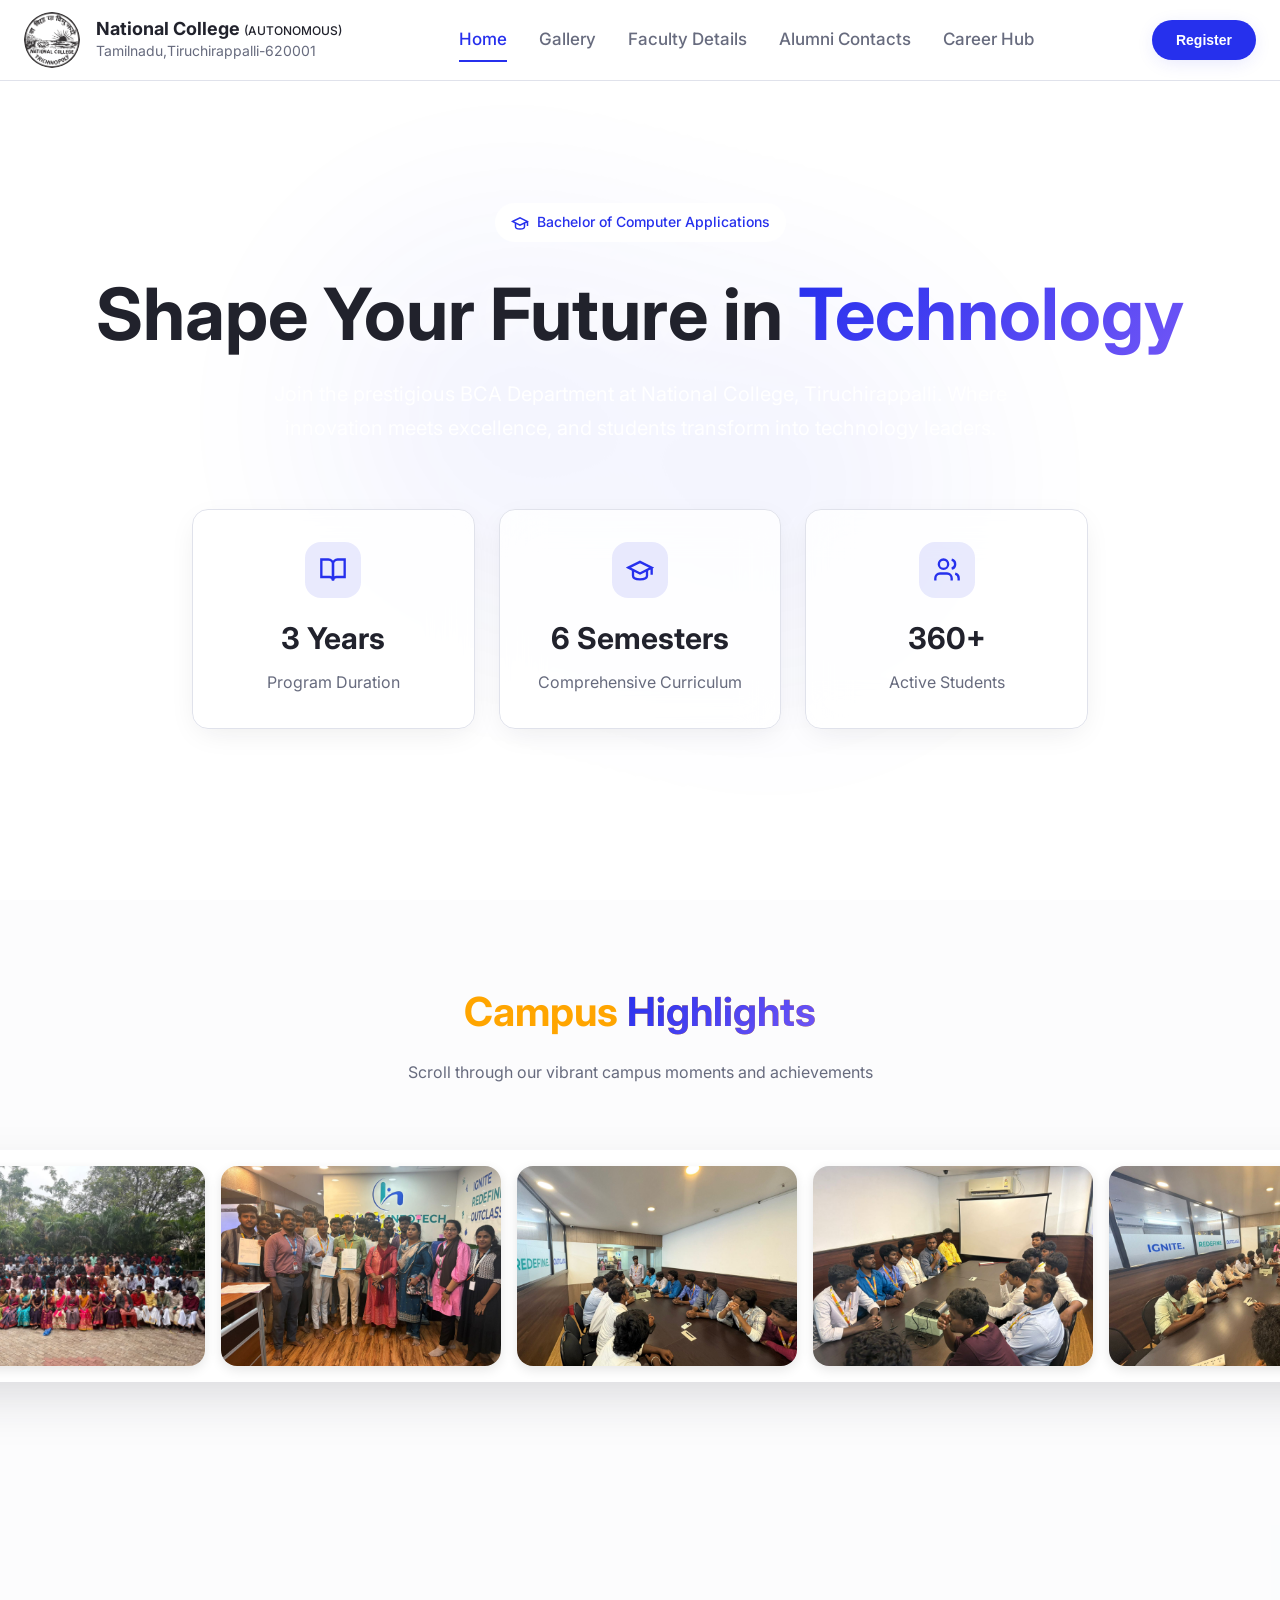
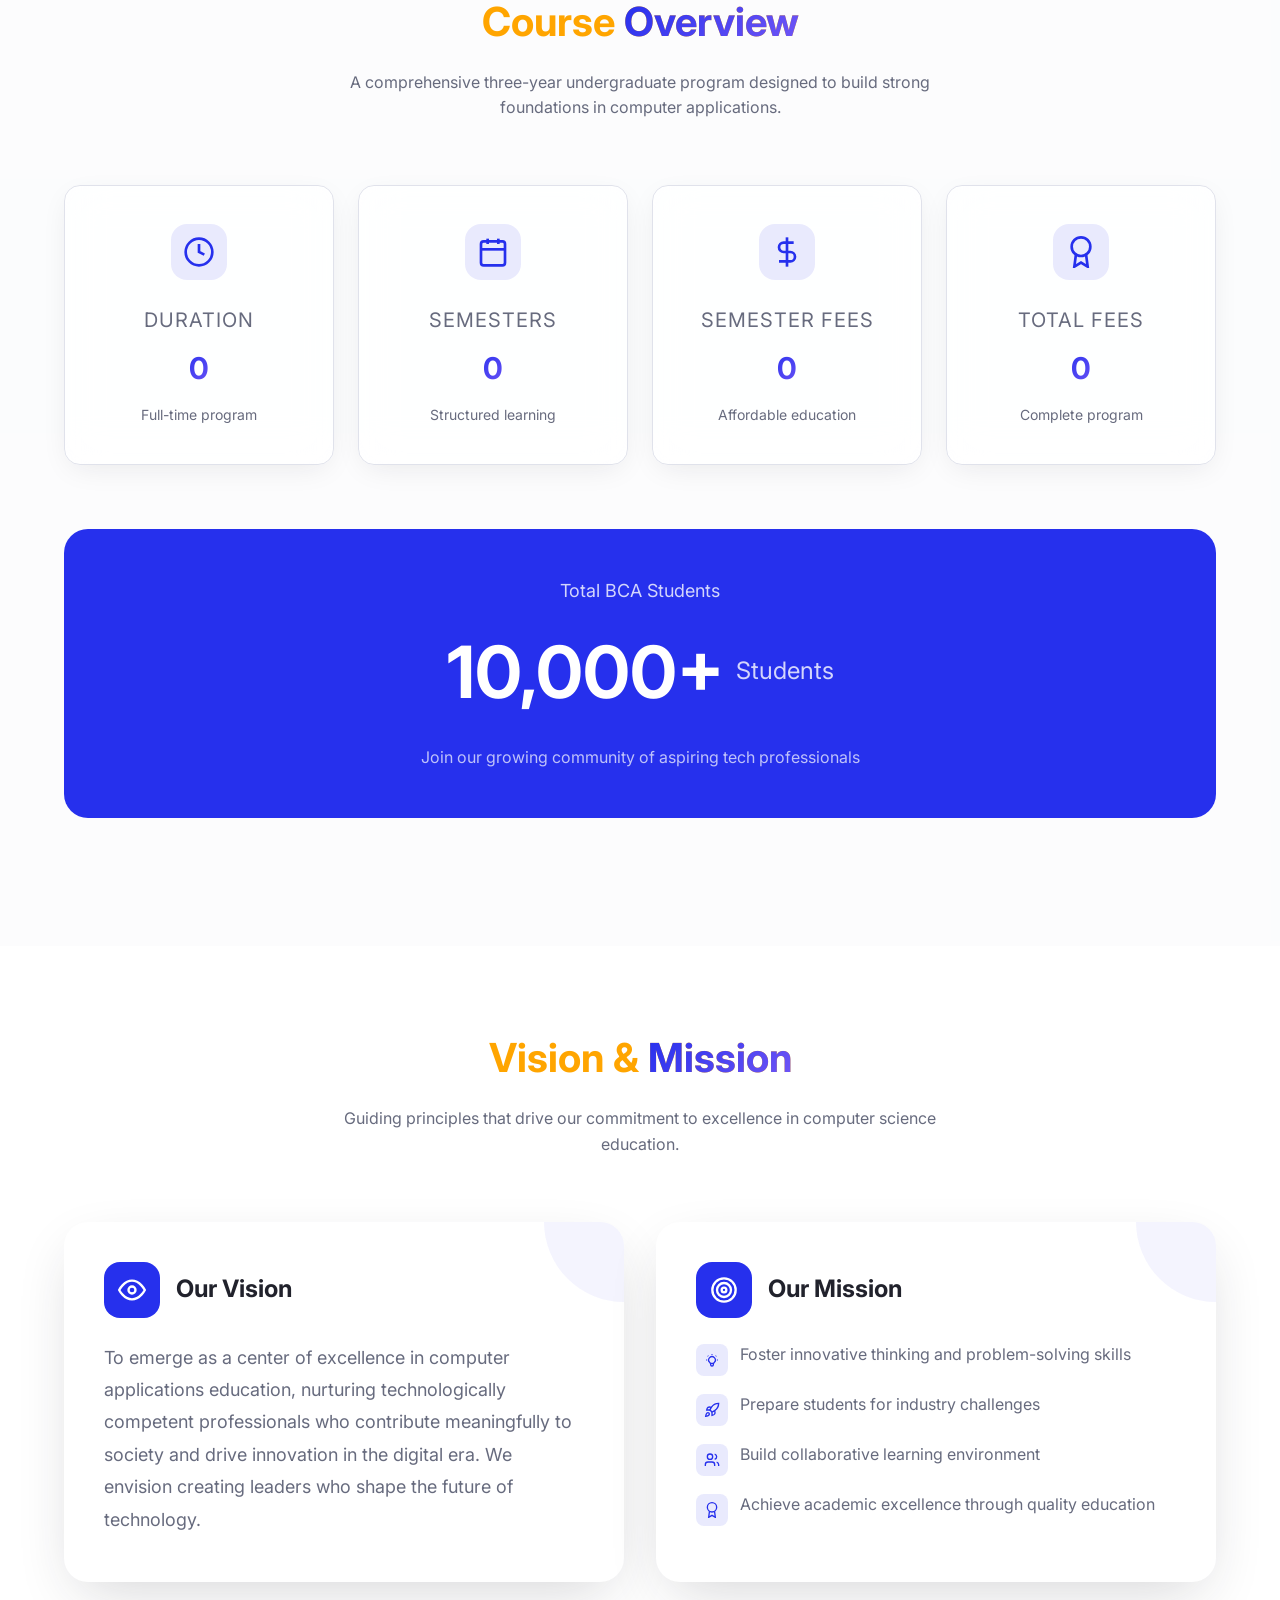
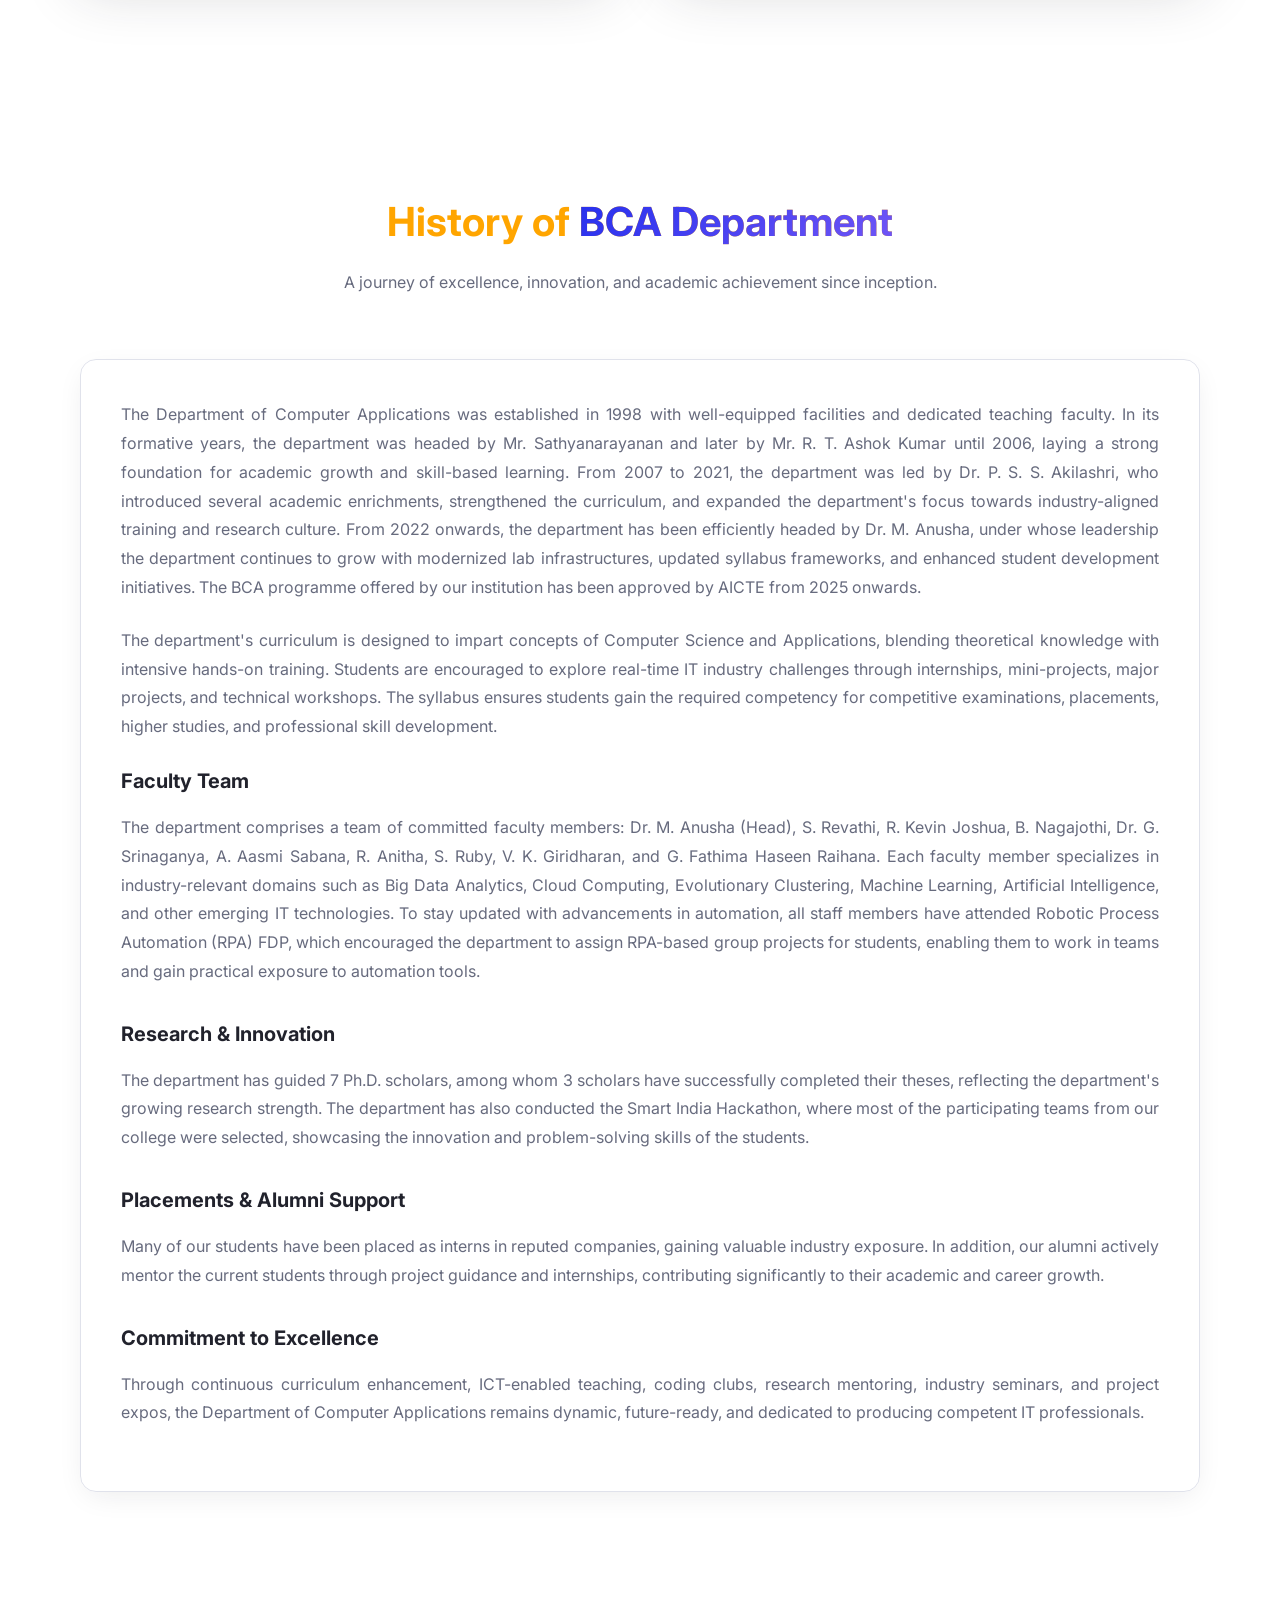
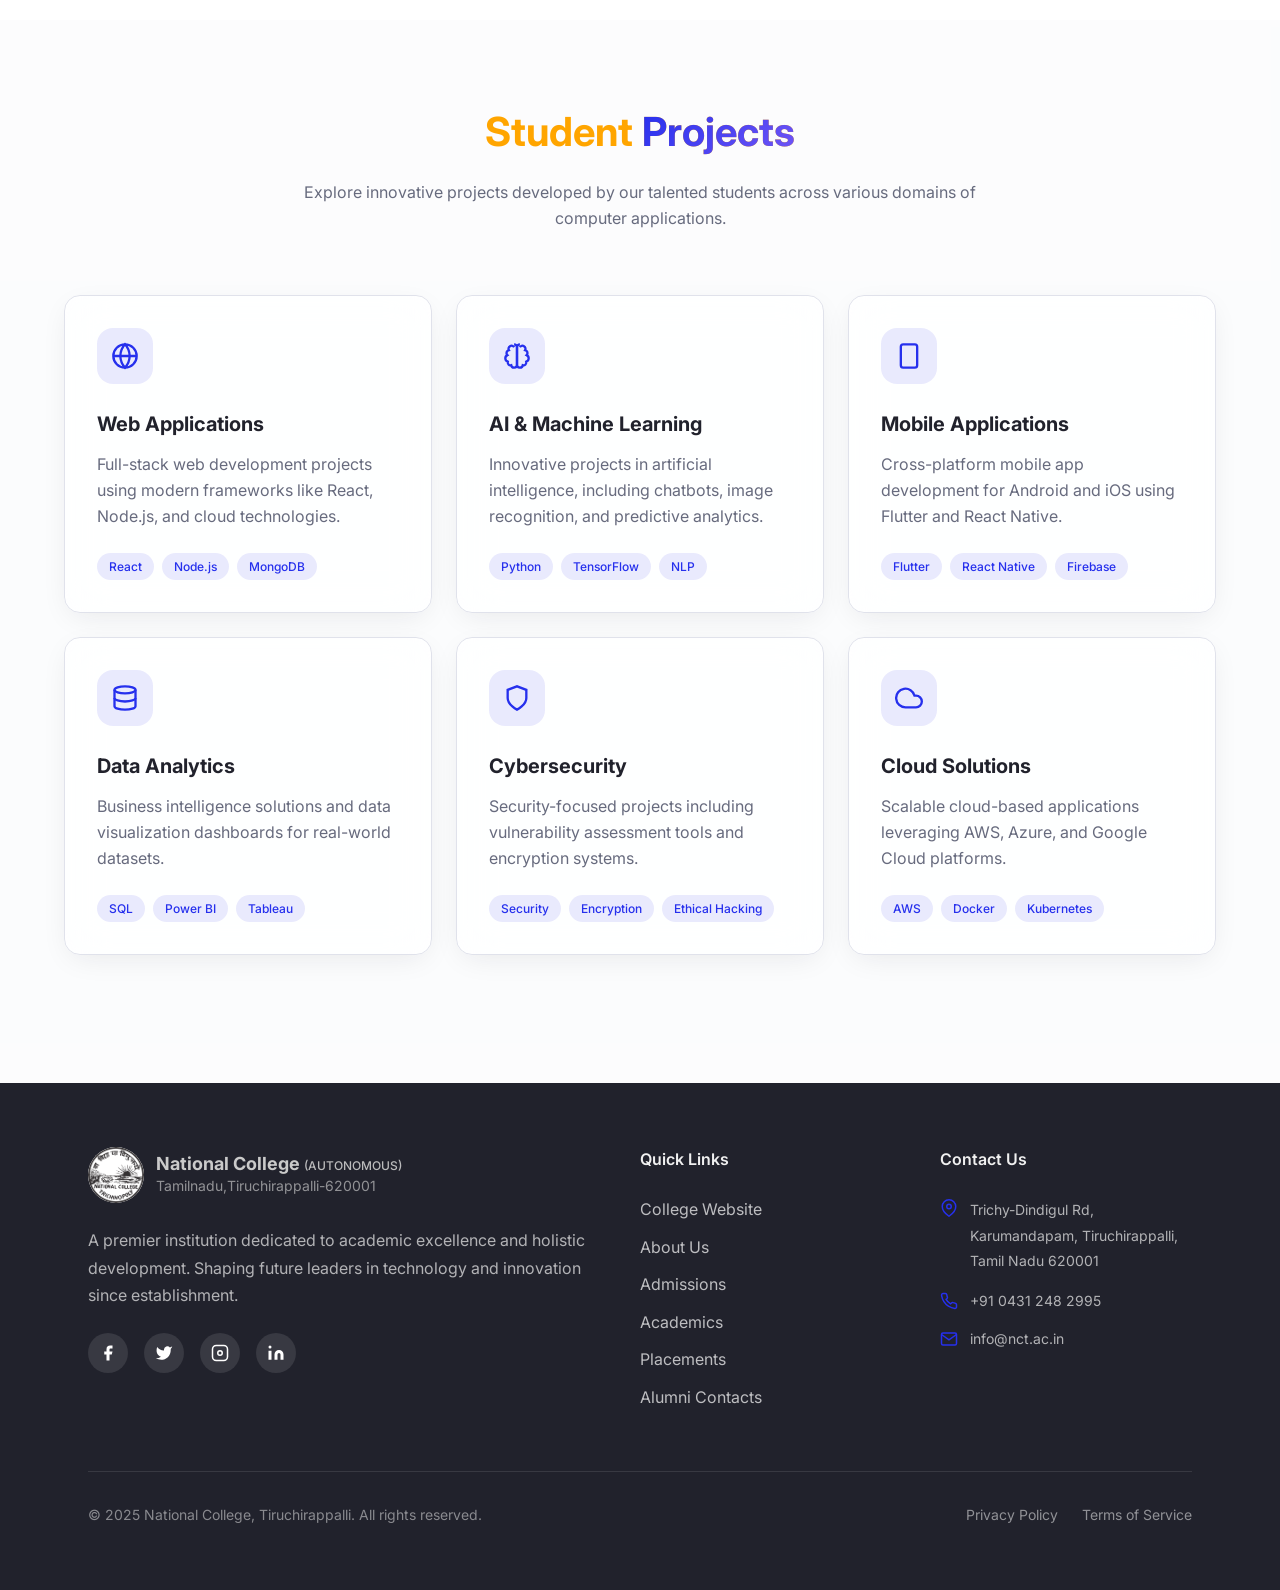
==== commit 39860fe0: "Update index.html" ====
--- a/index.html
+++ b/index.html
@@ -479,16 +479,16 @@
       </section>
 
       <!-- Syllabus Approval Section -->
-      <section class="syllabus-approval-section">
+      <!-- <section class="syllabus-approval-section">
         <div class="section-container">
           <div class="section-header">
             <h2>BCA Department – Syllabus Soft Copy <span class="text-gradient">Approval (1998–Current)</span></h2>
             <p>Access approved syllabus versions and subject-wise course materials.</p>
           </div>
 
-          <!-- Course Syllabus Cards -->
+          Course Syllabus Cards
           <div class="approval-grid">
-            <!-- Syllabus Version 1 -->
+            Syllabus Version 1
             <div class="approval-card card-glass">
               <div class="card-header">
                 <h3>Course Syllabus</h3>
@@ -513,7 +513,7 @@
               </div>
             </div>
 
-            <!-- Syllabus Version 2 -->
+            Syllabus Version 2
             <div class="approval-card card-glass">
               <div class="card-header">
                 <h3>Course Syllabus</h3>
@@ -538,7 +538,7 @@
               </div>
             </div>
 
-            <!-- Syllabus Version 3 -->
+            Syllabus Version 3
             <div class="approval-card card-glass">
               <div class="card-header">
                 <h3>Course Syllabus</h3>
@@ -566,7 +566,7 @@
 
 
         </div>
-      </section>
+      </section> -->
 
 
     </div>
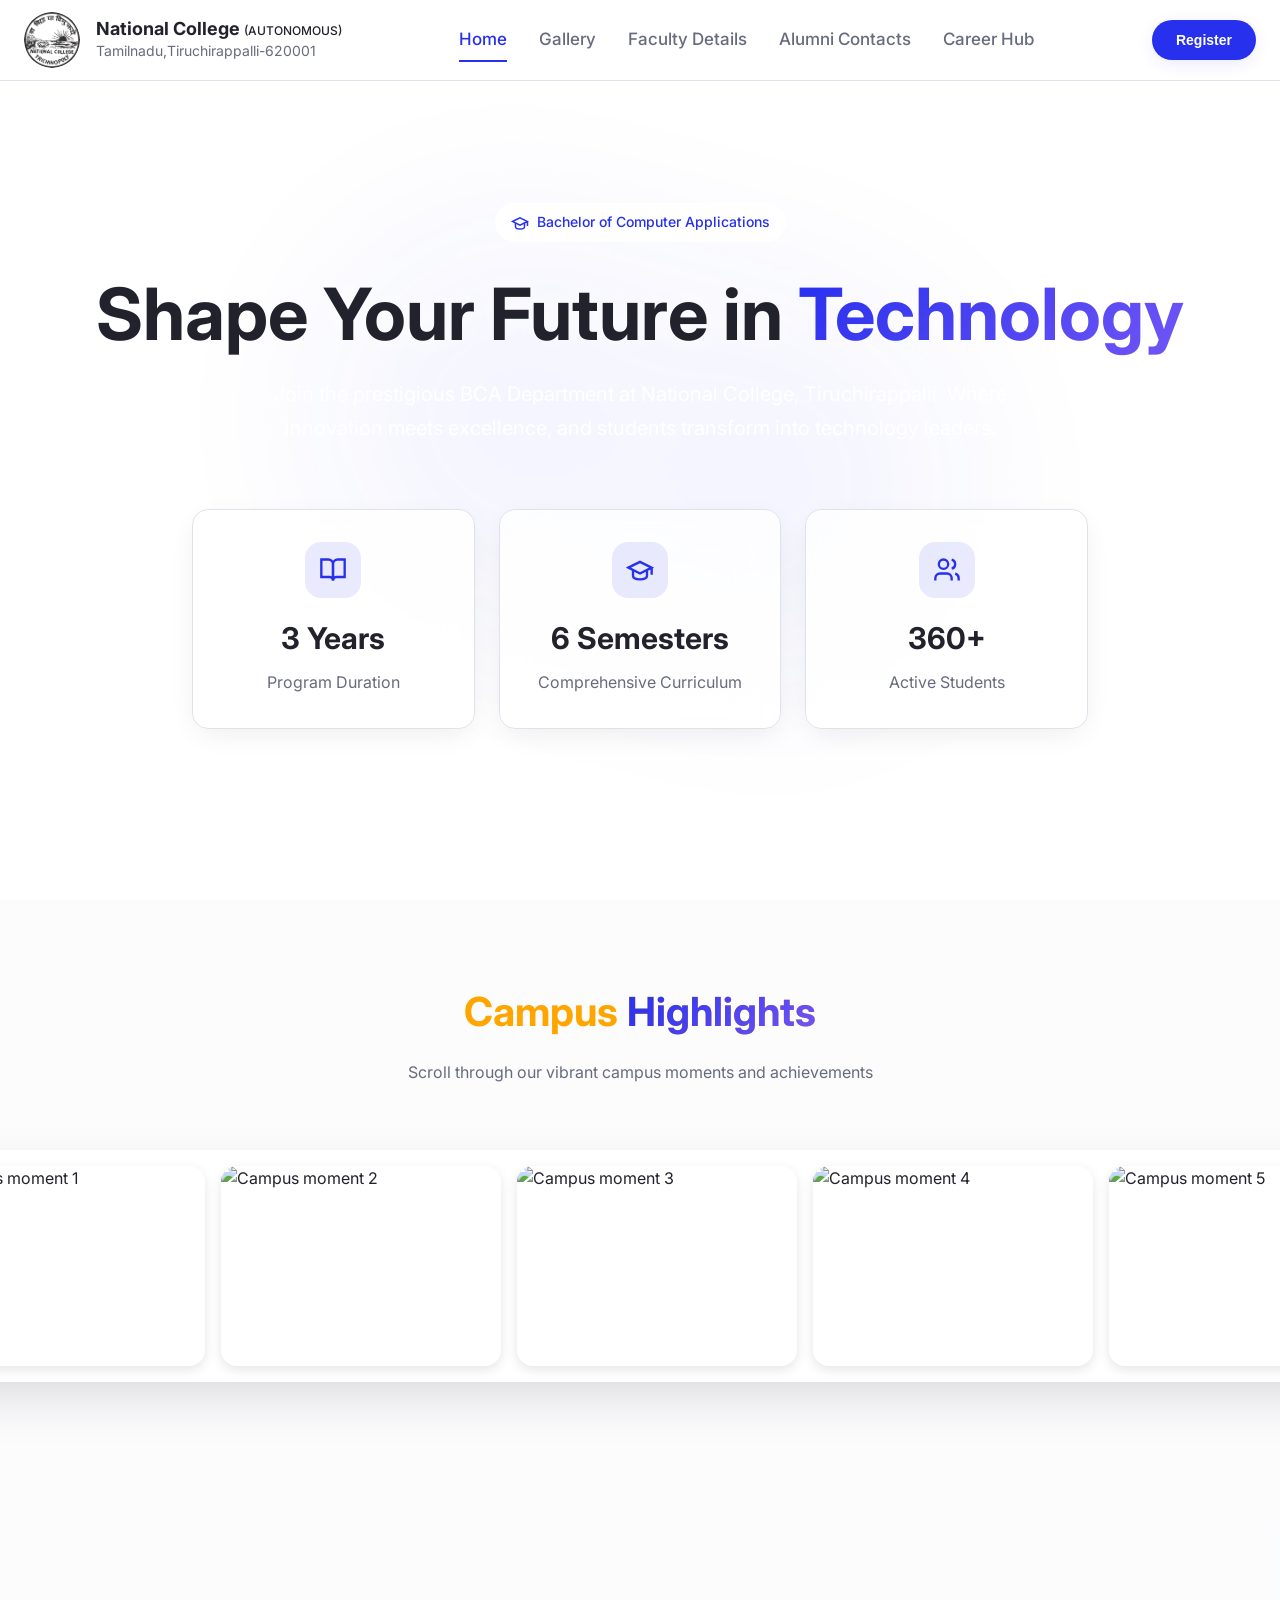
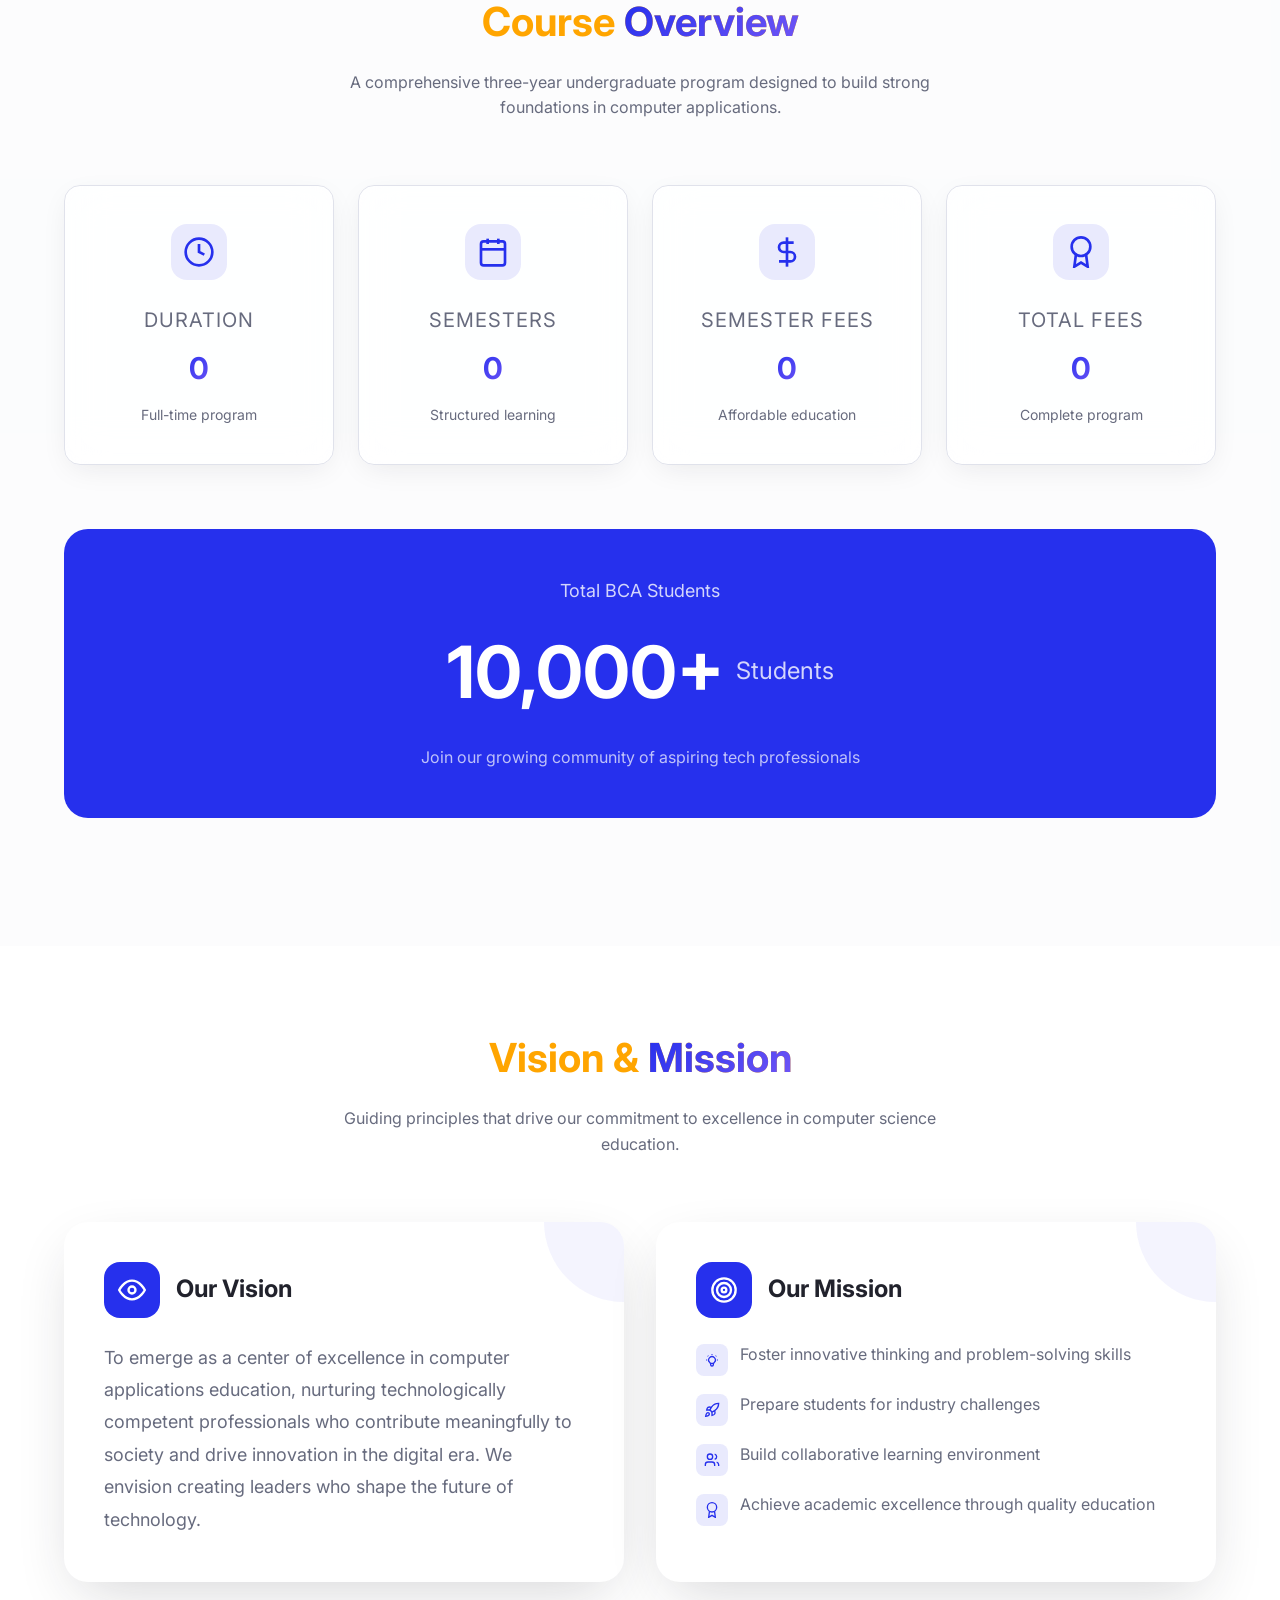
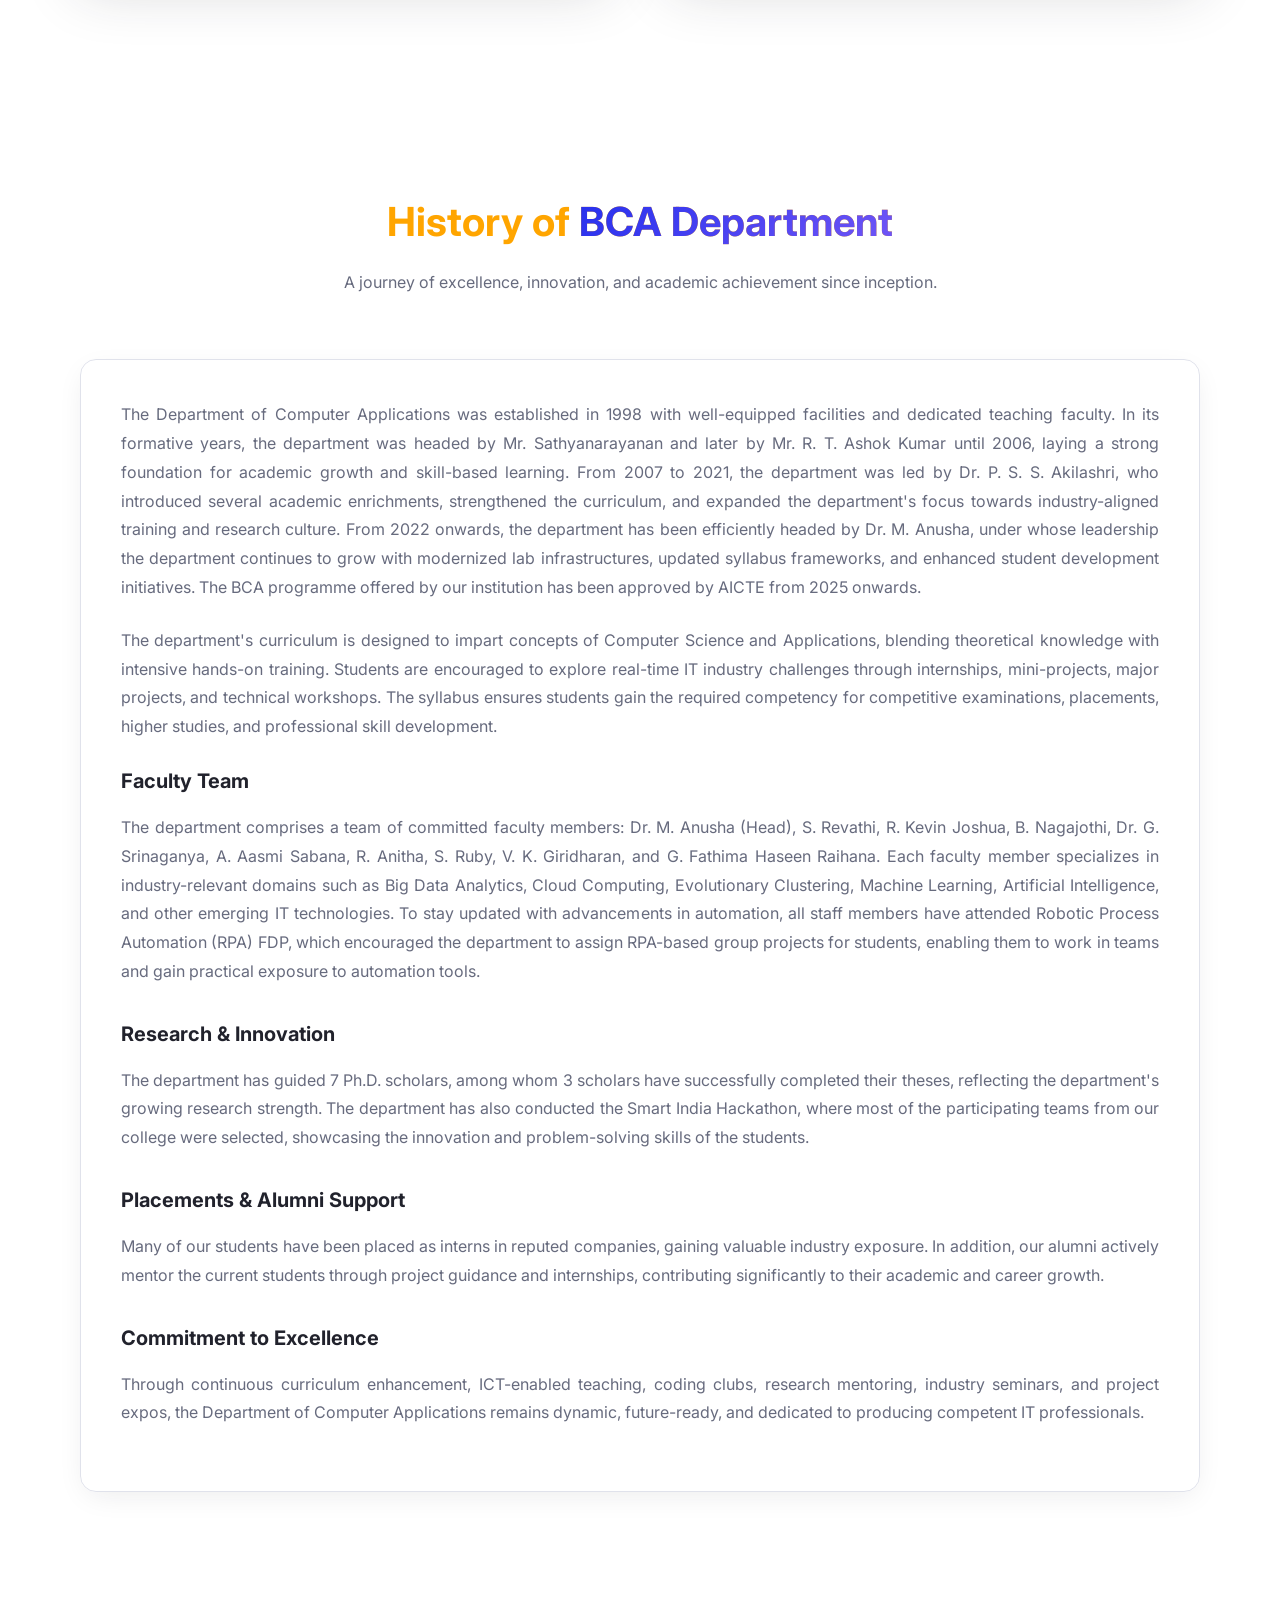
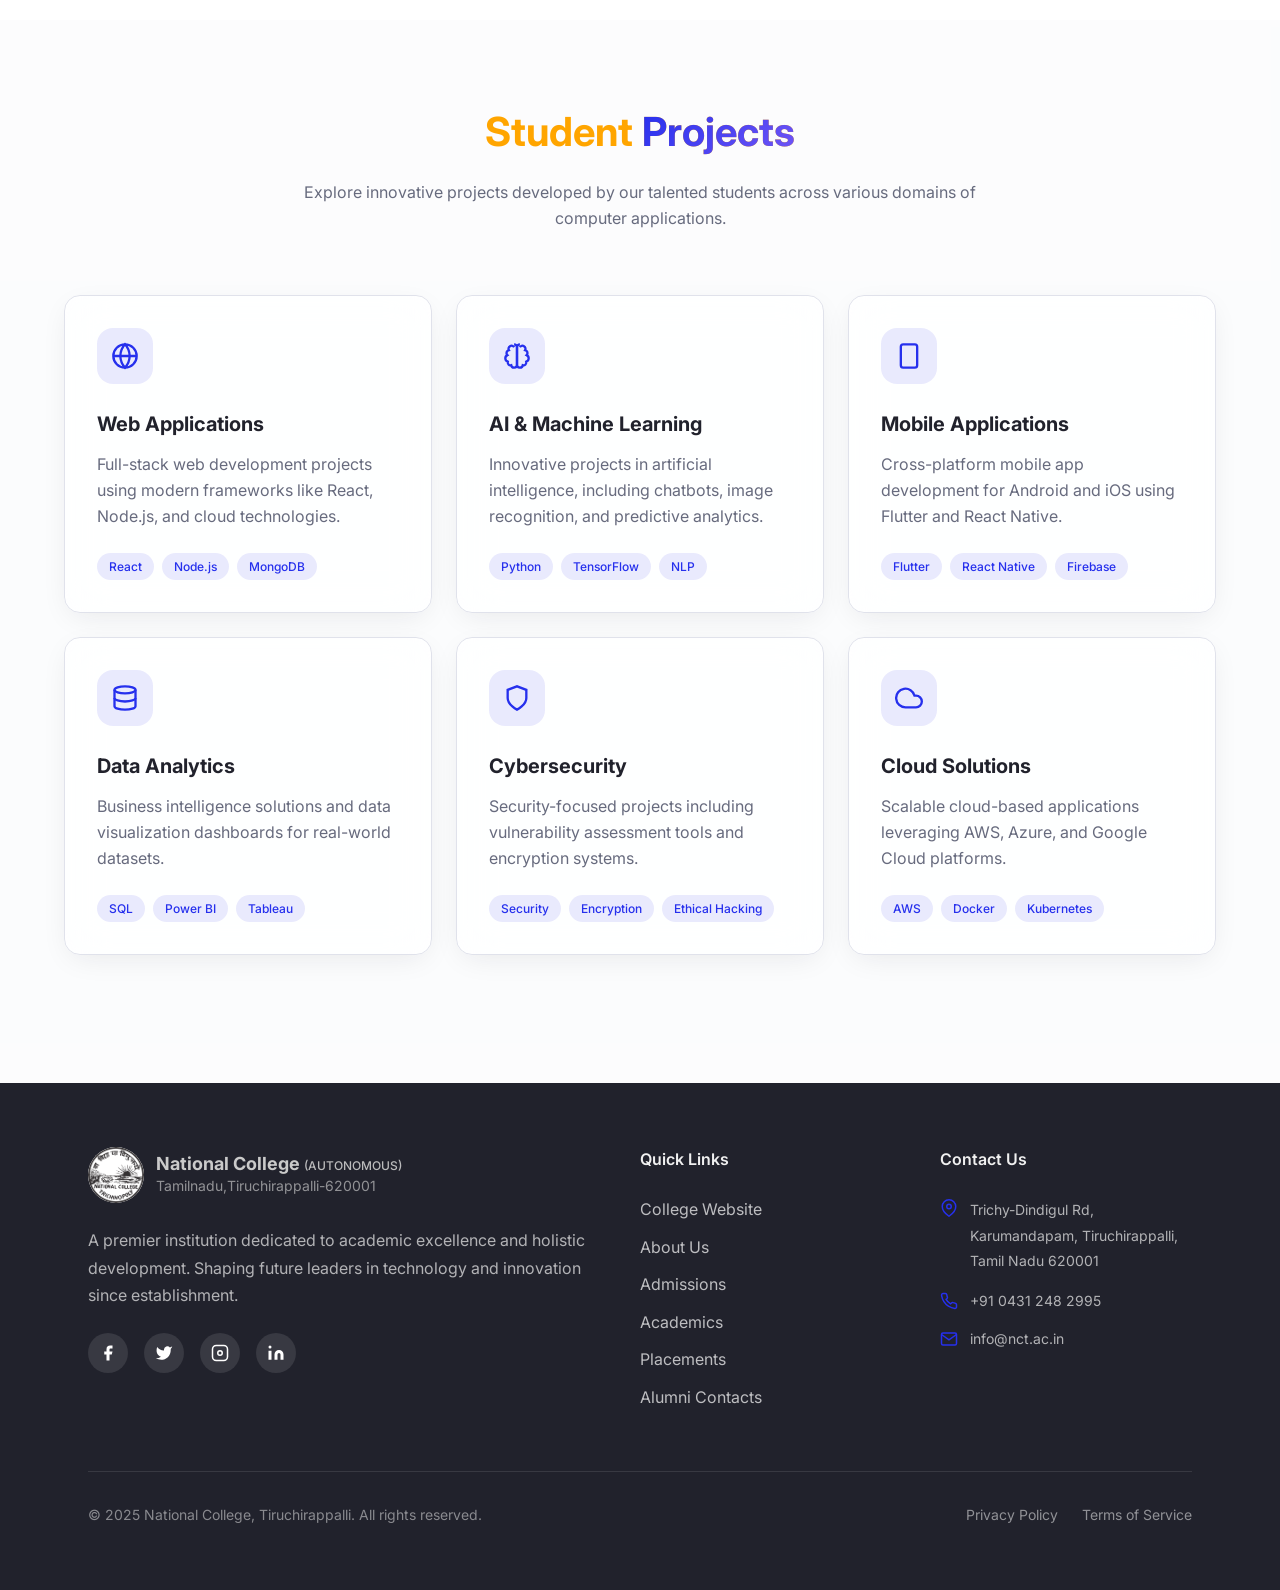
==== commit b5c021ff: "Update index.html" ====
--- a/index.html
+++ b/index.html
@@ -7,7 +7,6 @@
   <meta name="description" content="Bachelor of Computer Applications (BCA) Department at National College, Tiruchirappalli. Shaping future technology leaders with excellence in education." />
   <meta name="author" content="National College, Trichy" />
   <meta name="keywords" content="BCA, National College, Tiruchirappalli, Trichy, Computer Applications, BCA Course, BCA Admission" />
-  
   <meta property="og:title" content="BCA Department | National College, Tiruchirappalli" />
   <meta property="og:description" content="Join the prestigious BCA program at National College, Trichy. 3-year undergraduate program in Computer Applications." />
   <meta property="og:type" content="website" />
@@ -68,6 +67,9 @@
         <a class="mobile-nav-link active" href="index.html" data-page="about">Home</a>
         <a class="mobile-nav-link" href="gallery.html" data-page="gallery">Gallery</a>
         <a class="mobile-nav-link" href="faculty.html" data-page="faculty">Faculty Details</a>
+        <a class="mobile-nav-link" href="https://nct-bca.github.io/Alumini-connect/" data-page="alumni">Alumni Contacts</a>
+        <a class="mobile-nav-link" href="https://nct-bca.github.io/Alumini-connect/alumni-hub.html" data-page="updates">Career Hub</a>
+        <button class="btn-primary mobile-register-btn" id="registerBtnMobile">Register</button>
       </div>
     </nav>
   </header>
--- a/style.css
+++ b/style.css
@@ -39,6 +39,10 @@
   padding: 0;
 }
 
+a {
+  text-decoration: none;
+}
+
 html {
   scroll-behavior: smooth;
 }
@@ -1924,8 +1928,6 @@
 
 /* Responsive adjustments */
 @media (max-width: 640px) {
-  .logo-text { display: none; }
-  
   .hero-content {
     padding: 8rem 1rem 4rem;
   }
@@ -1933,6 +1935,76 @@
   .slide-overlay {
     padding: 1.5rem;
   }
+}
+
+@media (max-width: 480px) {
+  .nav-content {
+    height: 4rem;
+  }
+
+  .logo-circle {
+    width: 2.5rem;
+    height: 2.5rem;
+    flex-shrink: 0;
+  }
+
+  .logo-section {
+    gap: 0.5rem;
+    min-width: 0;
+    flex: 1;
+    overflow: hidden;
+  }
+
+  .logo-text h1 {
+    font-size: 0.8rem;
+    white-space: nowrap;
+    overflow: hidden;
+    text-overflow: ellipsis;
+  }
+
+  .autonomous {
+    display: none;
+  }
+
+  .logo-text p {
+    font-size: 0.65rem;
+    white-space: nowrap;
+    overflow: hidden;
+    text-overflow: ellipsis;
+  }
+
+  .nav-actions {
+    flex-shrink: 0;
+  }
+
+  .btn-primary#registerBtn {
+    display: none;
+  }
+}
+
+@media (min-width: 481px) and (max-width: 768px) {
+  .logo-text h1 {
+    font-size: 0.95rem;
+  }
+
+  .logo-text p {
+    font-size: 0.75rem;
+  }
+
+  .logo-circle {
+    width: 3rem;
+    height: 3rem;
+  }
+
+  .btn-primary#registerBtn {
+    display: none;
+  }
+}
+
+.mobile-register-btn {
+  width: 100%;
+  margin-top: 0.5rem;
+  border-radius: 0.75rem;
 }
 .thumbnail-grid {
   display: grid;
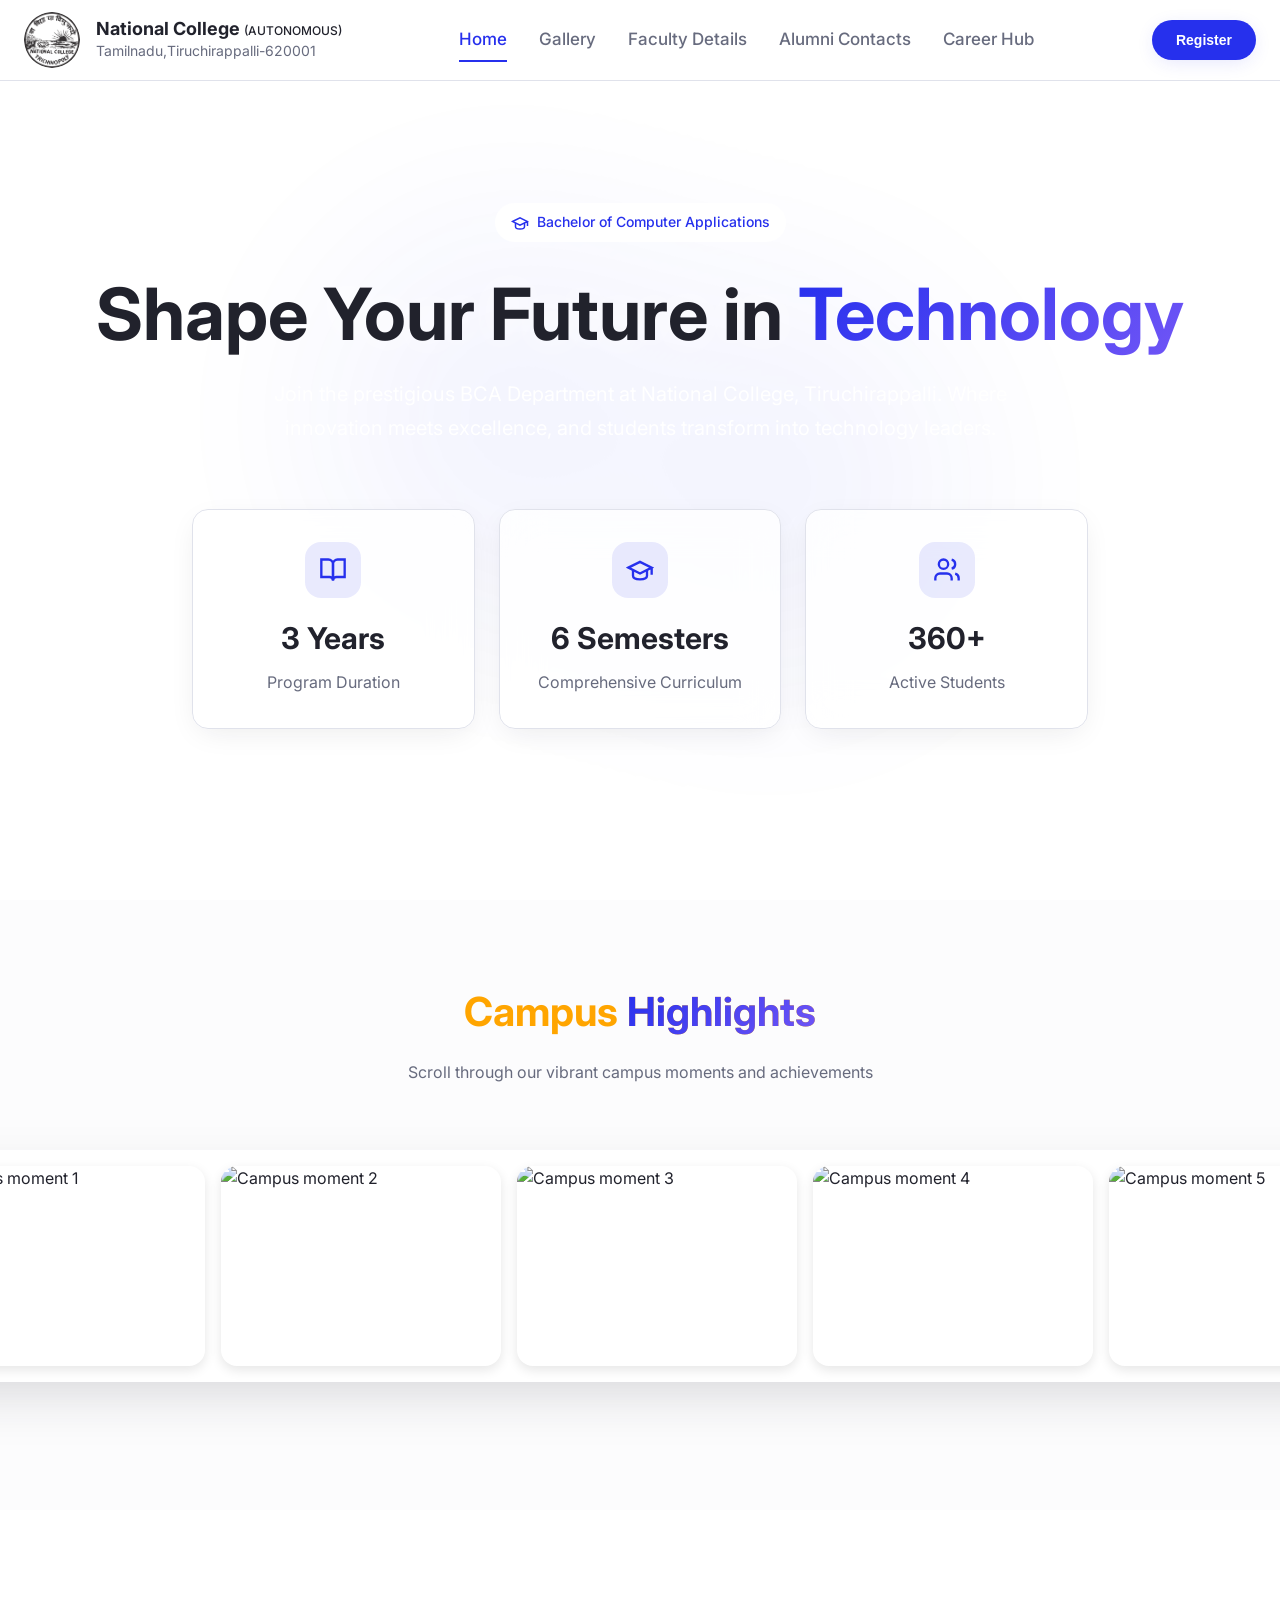
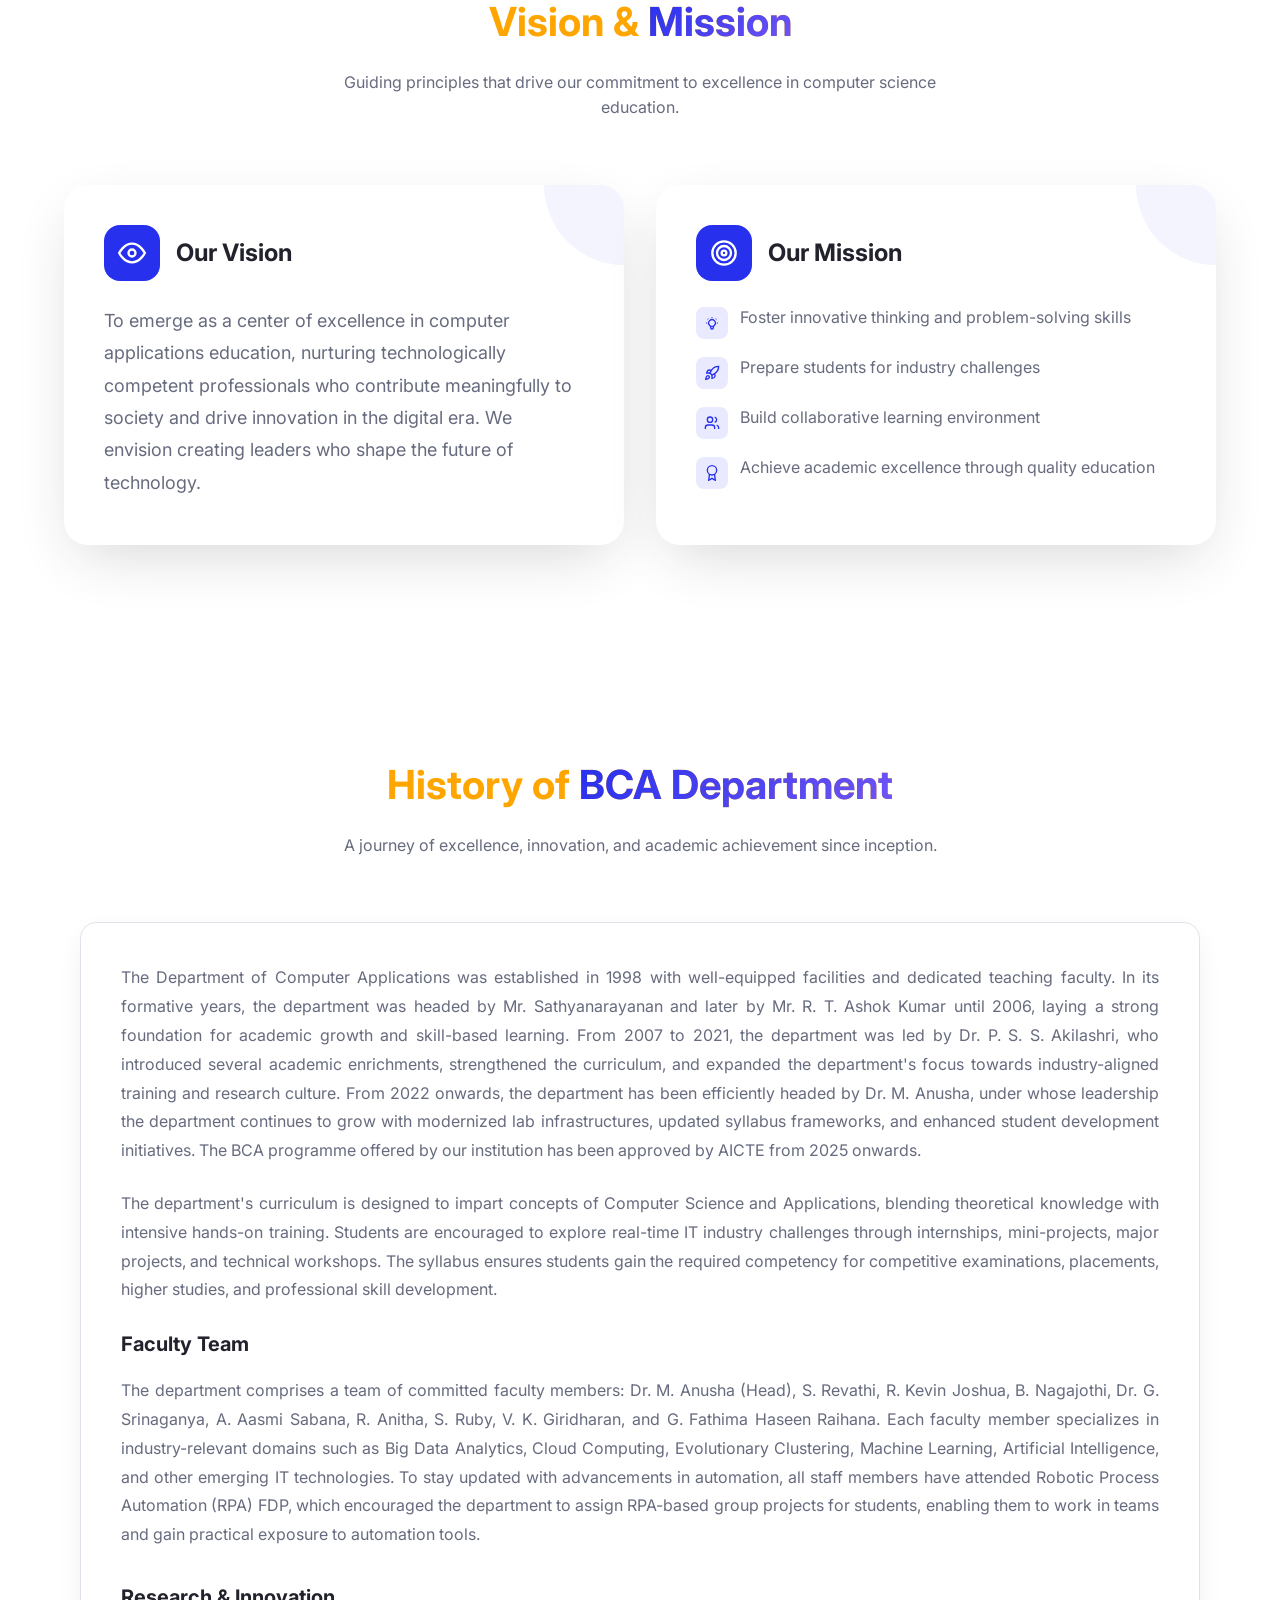
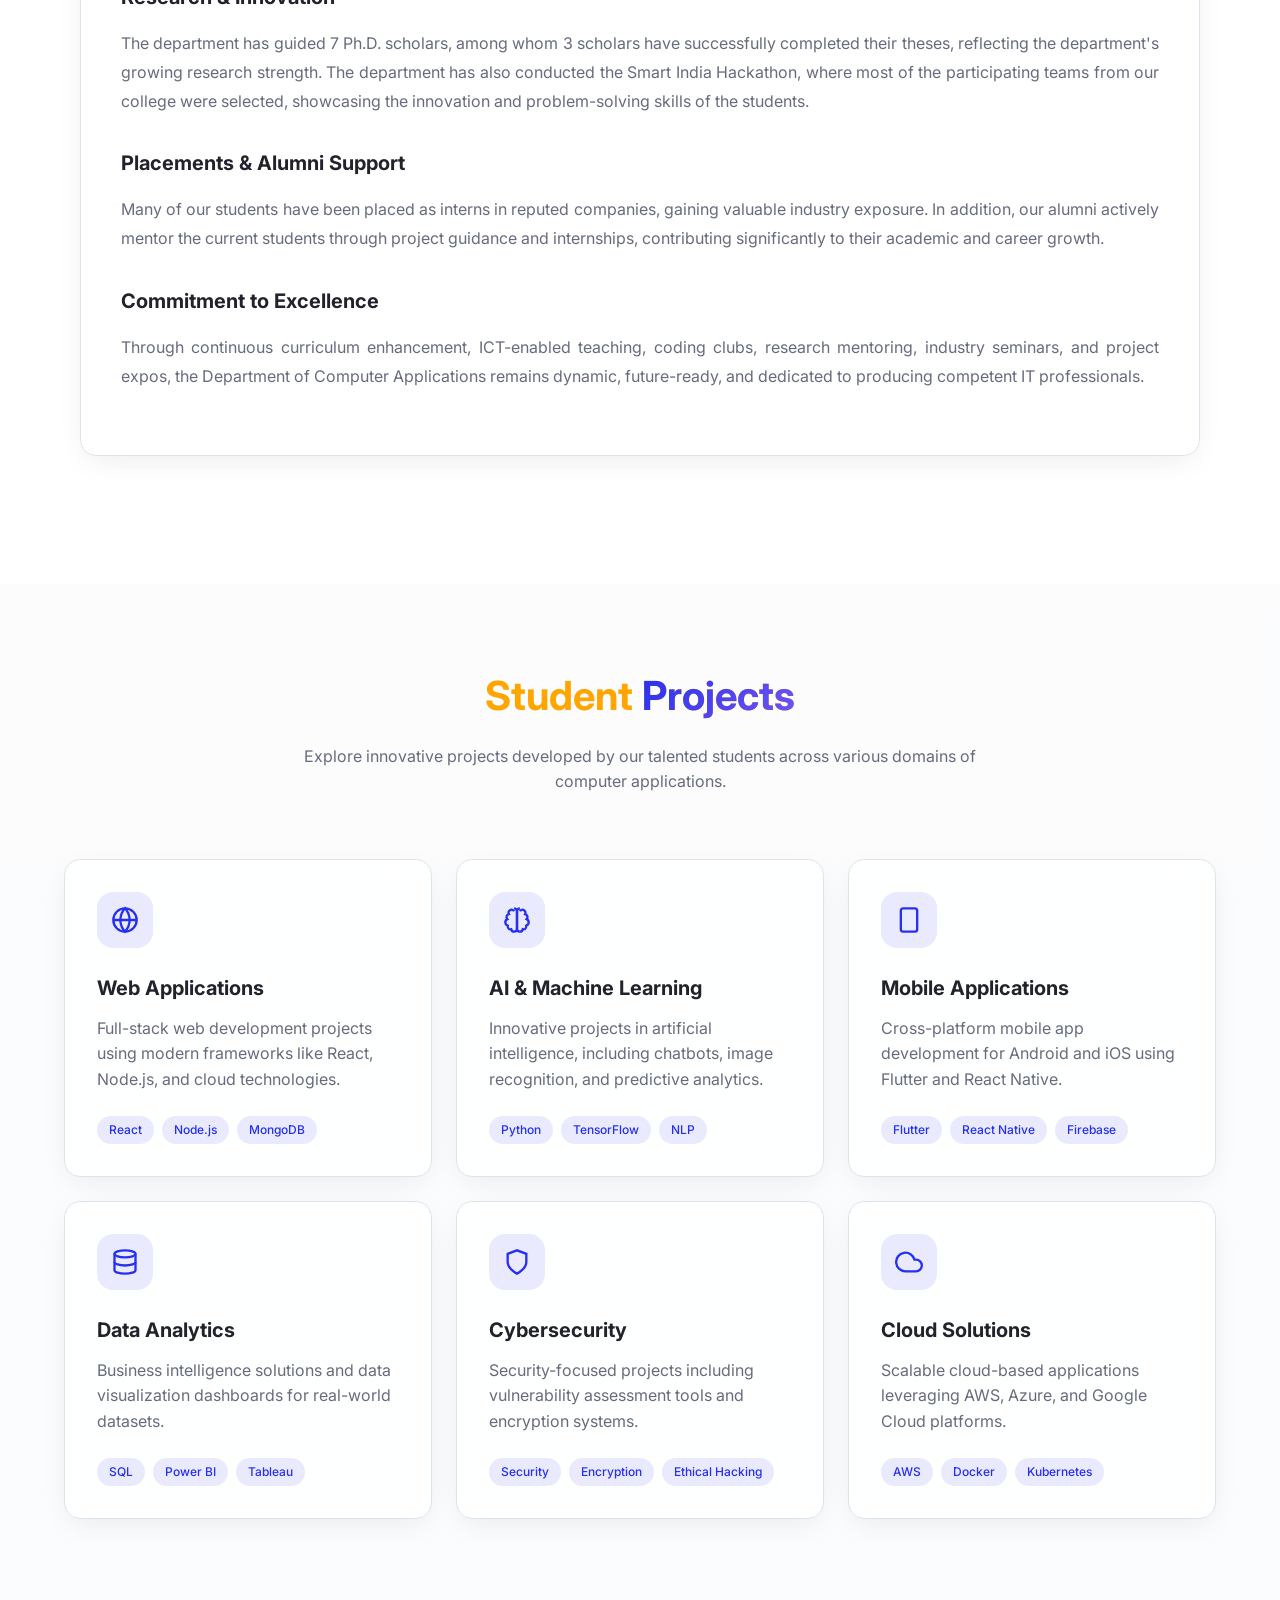
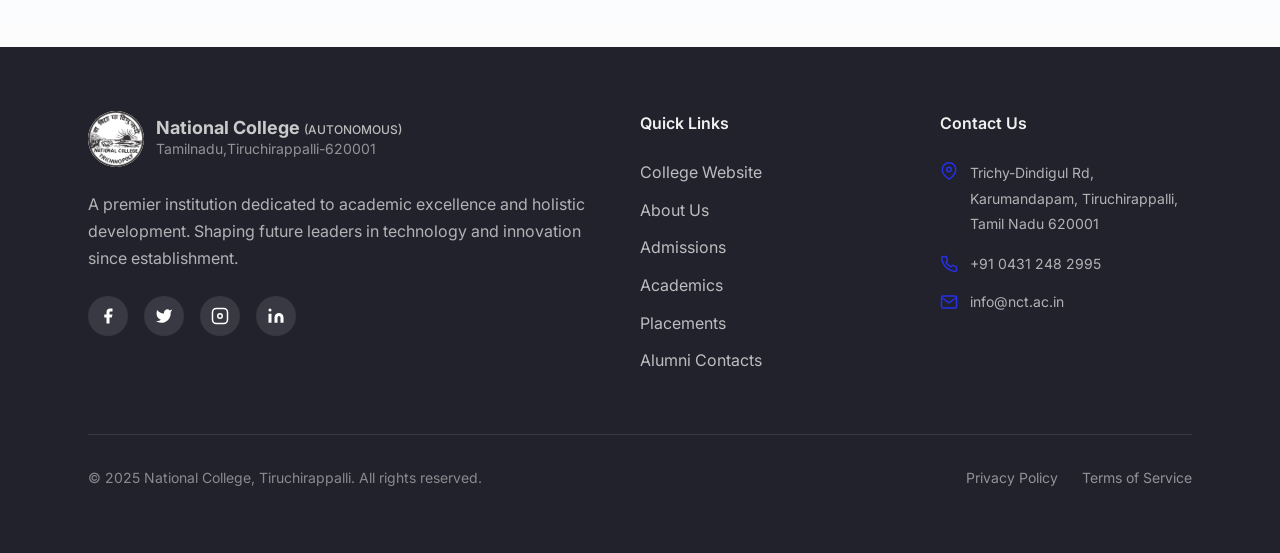
==== commit 2aa9ecfe: "Update index.html" ====
--- a/index.html
+++ b/index.html
@@ -159,18 +159,18 @@
           
           <div class="image-runner">
             <div class="track">
-              <img src="image1.jpeg" alt="Campus moment 1">
-              <img src="image2.jpeg" alt="Campus moment 2">
-              <img src="image3.jpeg" alt="Campus moment 3">
-              <img src="image4.jpeg" alt="Campus moment 4">
-              <img src="image5.jpeg" alt="Campus moment 5">
-              <img src="image7.jpg" alt="Campus moment 6">
-              <img src="image1.jpeg" alt="Campus moment 1">
-              <img src="image2.jpeg" alt="Campus moment 2">
-              <img src="image3.jpeg" alt="Campus moment 3">
-              <img src="image4.jpeg" alt="Campus moment 4">
-              <img src="image5.jpeg" alt="Campus moment 5">
-              <img src="image7.jpg" alt="Campus moment 6">
+              <img src="https://nct-bca.neocities.org/BCA%20images/image1.jpeg" alt="Campus moment 1">
+              <img src="https://nct-bca.neocities.org/BCA%20images/IMG-20260306-WA0014.jpg.jpeg" alt="Campus moment 2">
+              <img src="https://nct-bca.neocities.org/BCA%20images/Professonal%20Photo%2015.jpeg" alt="Campus moment 3">
+              <img src="https://nct-bca.neocities.org/BCA%20images/IBM.jpg.jpeg" alt="Campus moment 4">
+              <img src="https://nct-bca.neocities.org/BCA%20images/image6.jpeg" alt="Campus moment 5">
+              <img src="https://nct-bca.neocities.org/BCA%20images/Professonal%20Photo%203.jpeg" alt="Campus moment 6">
+              <img src="https://nct-bca.neocities.org/BCA%20images/1694499007442.jpg" alt="Campus moment 1">
+              <img src="https://nct-bca.neocities.org/BCA%20images/1694499007078.jpg" alt="Campus moment 2">
+              <img src="https://nct-bca.neocities.org/BCA%20images/1694499007442.jpg" alt="Campus moment 3">
+              <img src="https://nct-bca.neocities.org/BCA%20images/photo4.jpeg" alt="Campus moment 4">
+              <img src="https://nct-bca.neocities.org/BCA%20images/7image.jpeg" alt="Campus moment 5">
+              <img src="https://nct-bca.neocities.org/BCA%20images/image7.jpg" alt="Campus moment 6">
             </div>
           </div>
         </div>
@@ -179,8 +179,8 @@
 
 
       <!-- Course Overview Section -->
-      <section class="course-section">
-        <div class="section-container">
+      <!-- <section class="course-section"> -->
+        <!-- <div class="section-container">
           <div class="section-header">
             <h2>Course <span class="text-gradient">Overview</span></h2>
             <p>A comprehensive three-year undergraduate program designed to build strong foundations in computer applications.</p>
@@ -238,7 +238,7 @@
             </div>
           </div>
 
-          <!-- Student Strength Banner -->
+          Student Strength Banner
           <div class="student-banner">
             <p class="banner-label">Total BCA Students</p>
             <div class="banner-value">
@@ -248,7 +248,7 @@
             <p class="banner-desc">Join our growing community of aspiring tech professionals</p>
           </div>
         </div>
-      </section>
+      </section> -->
 
       <!-- Vision & Mission Section -->
       <section class="vision-section">
